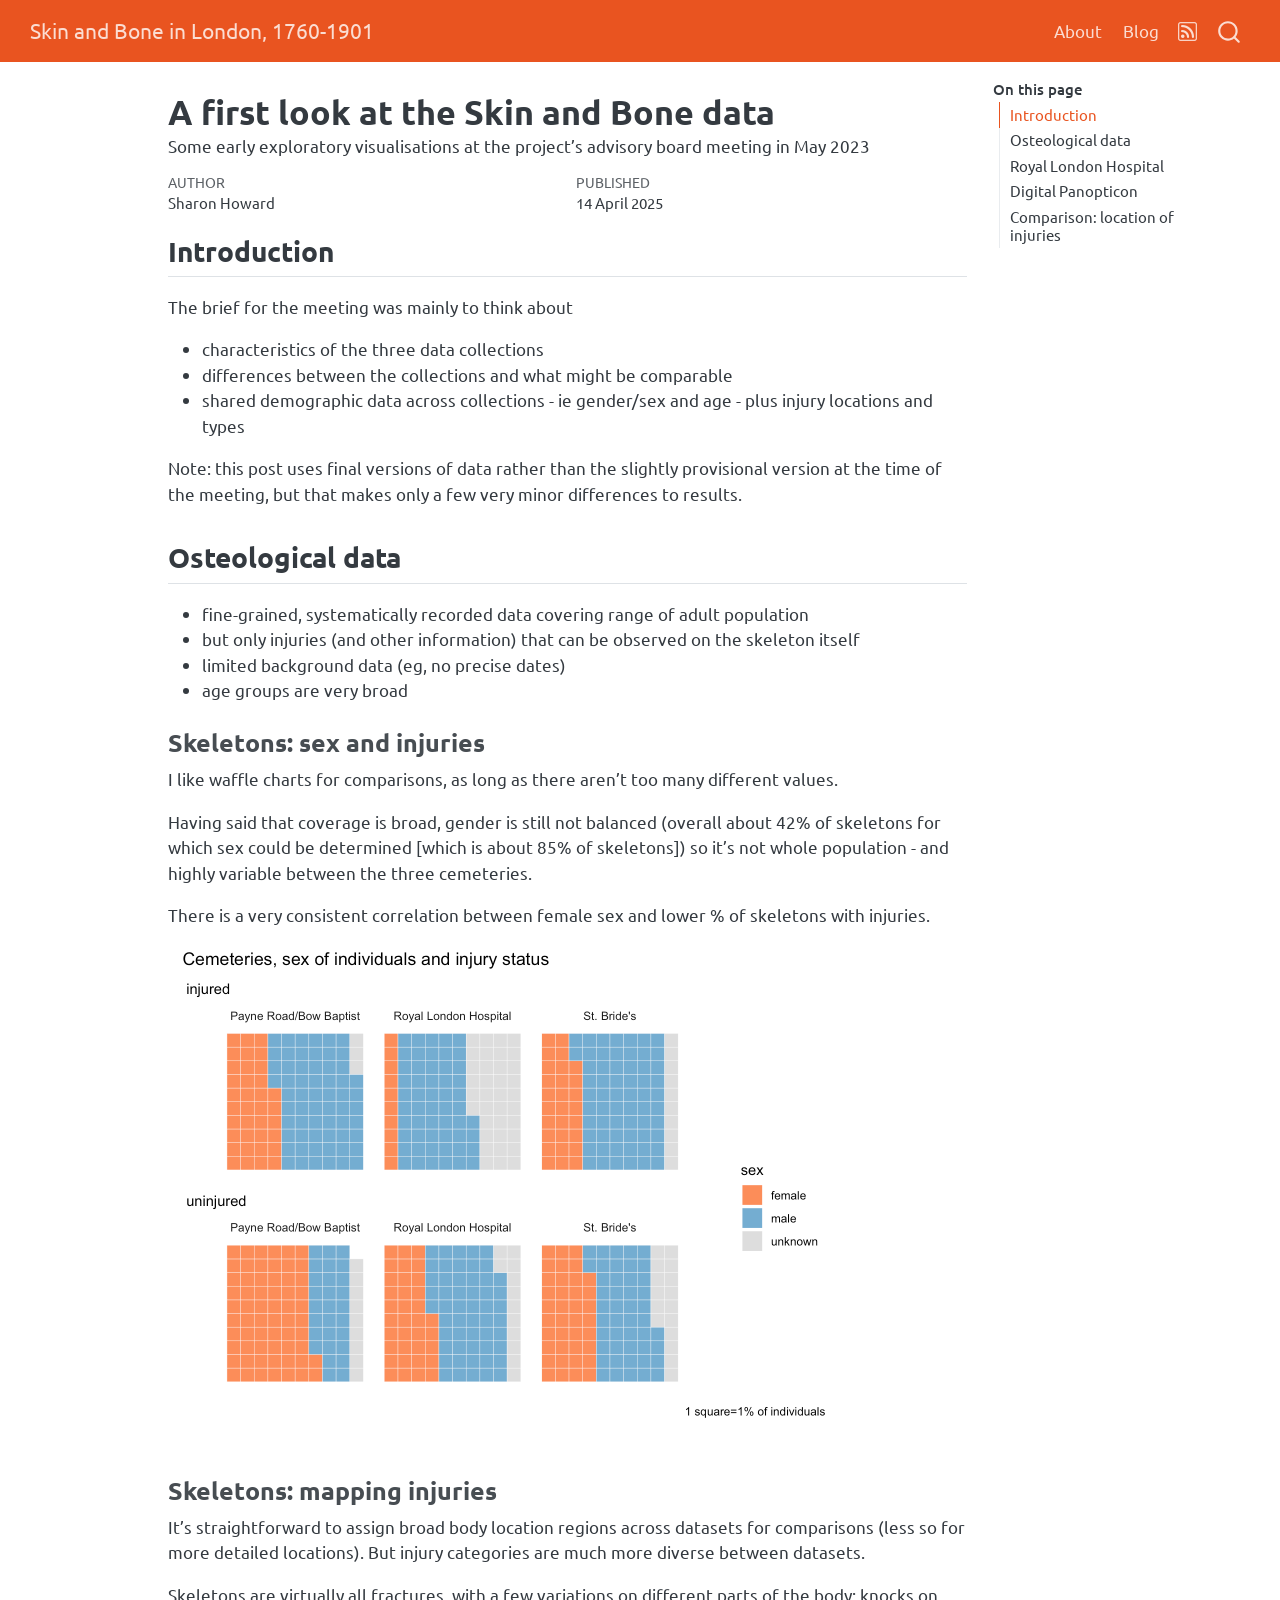
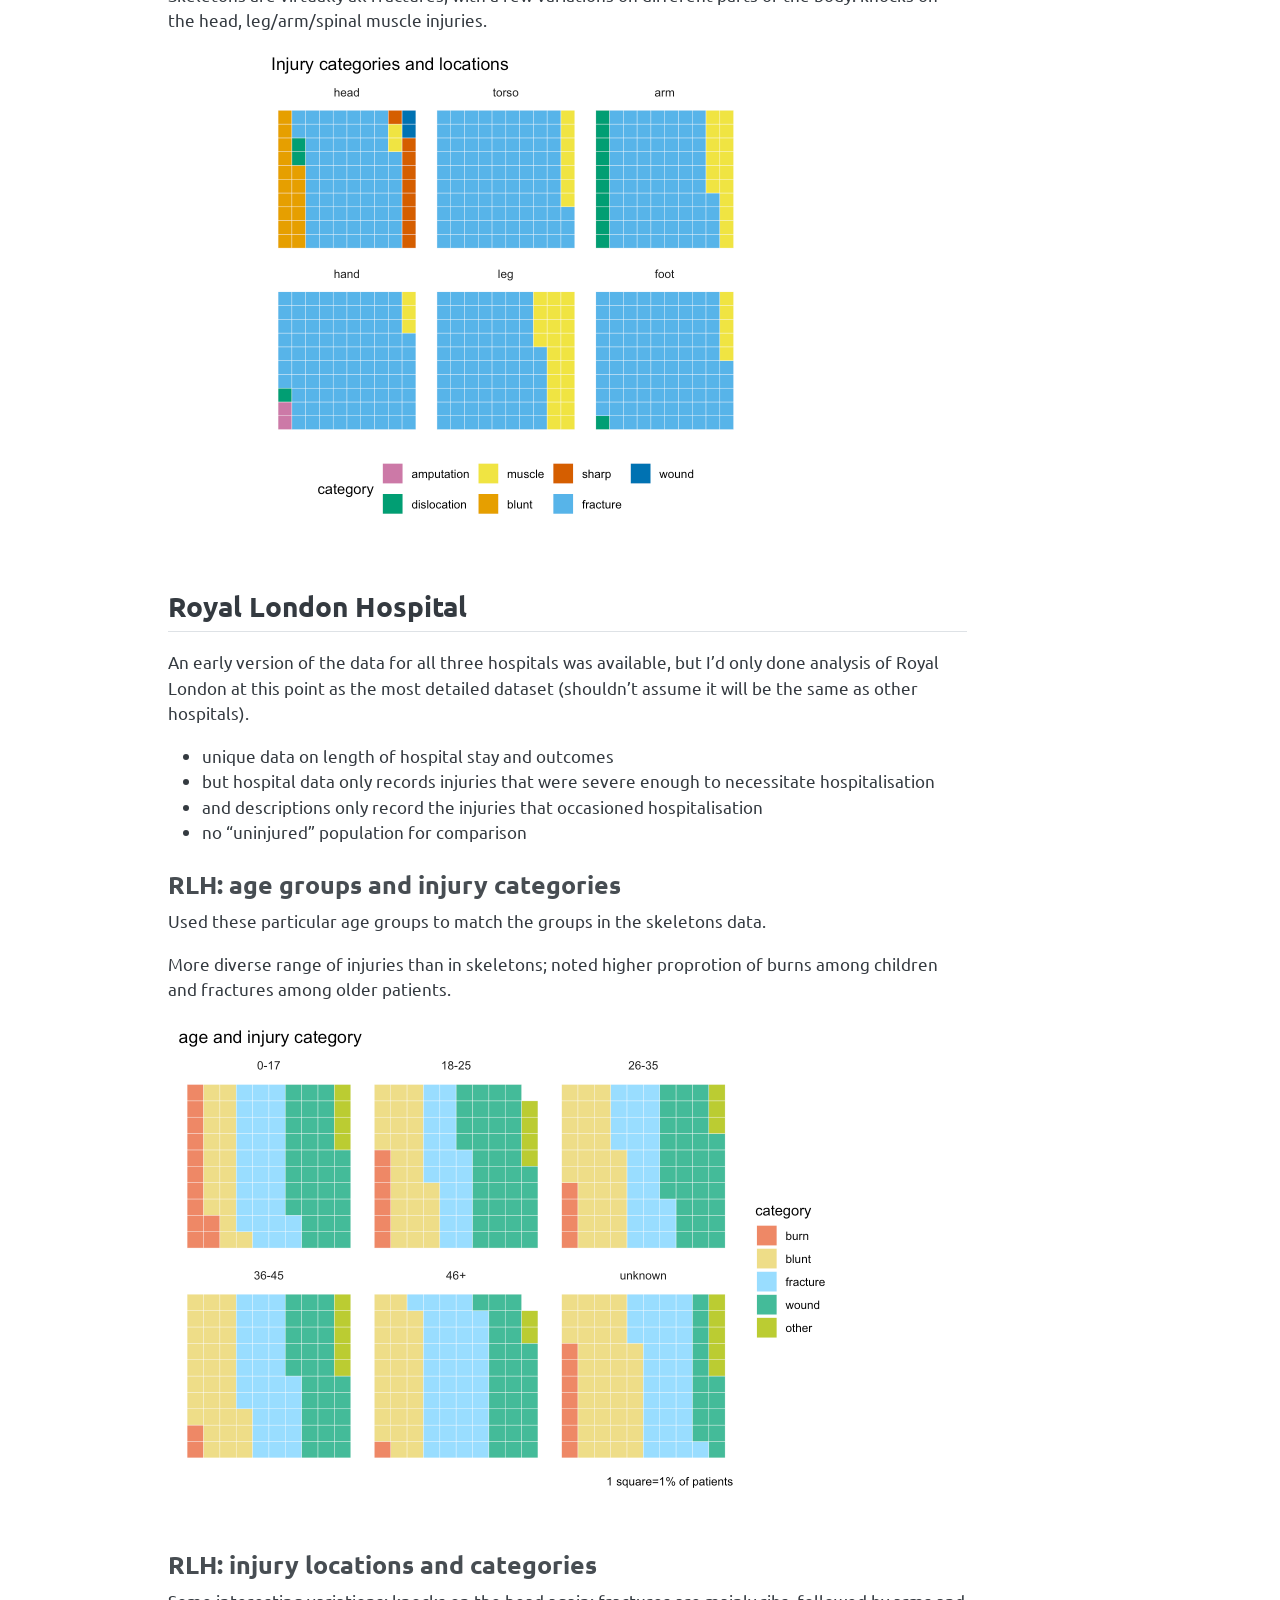
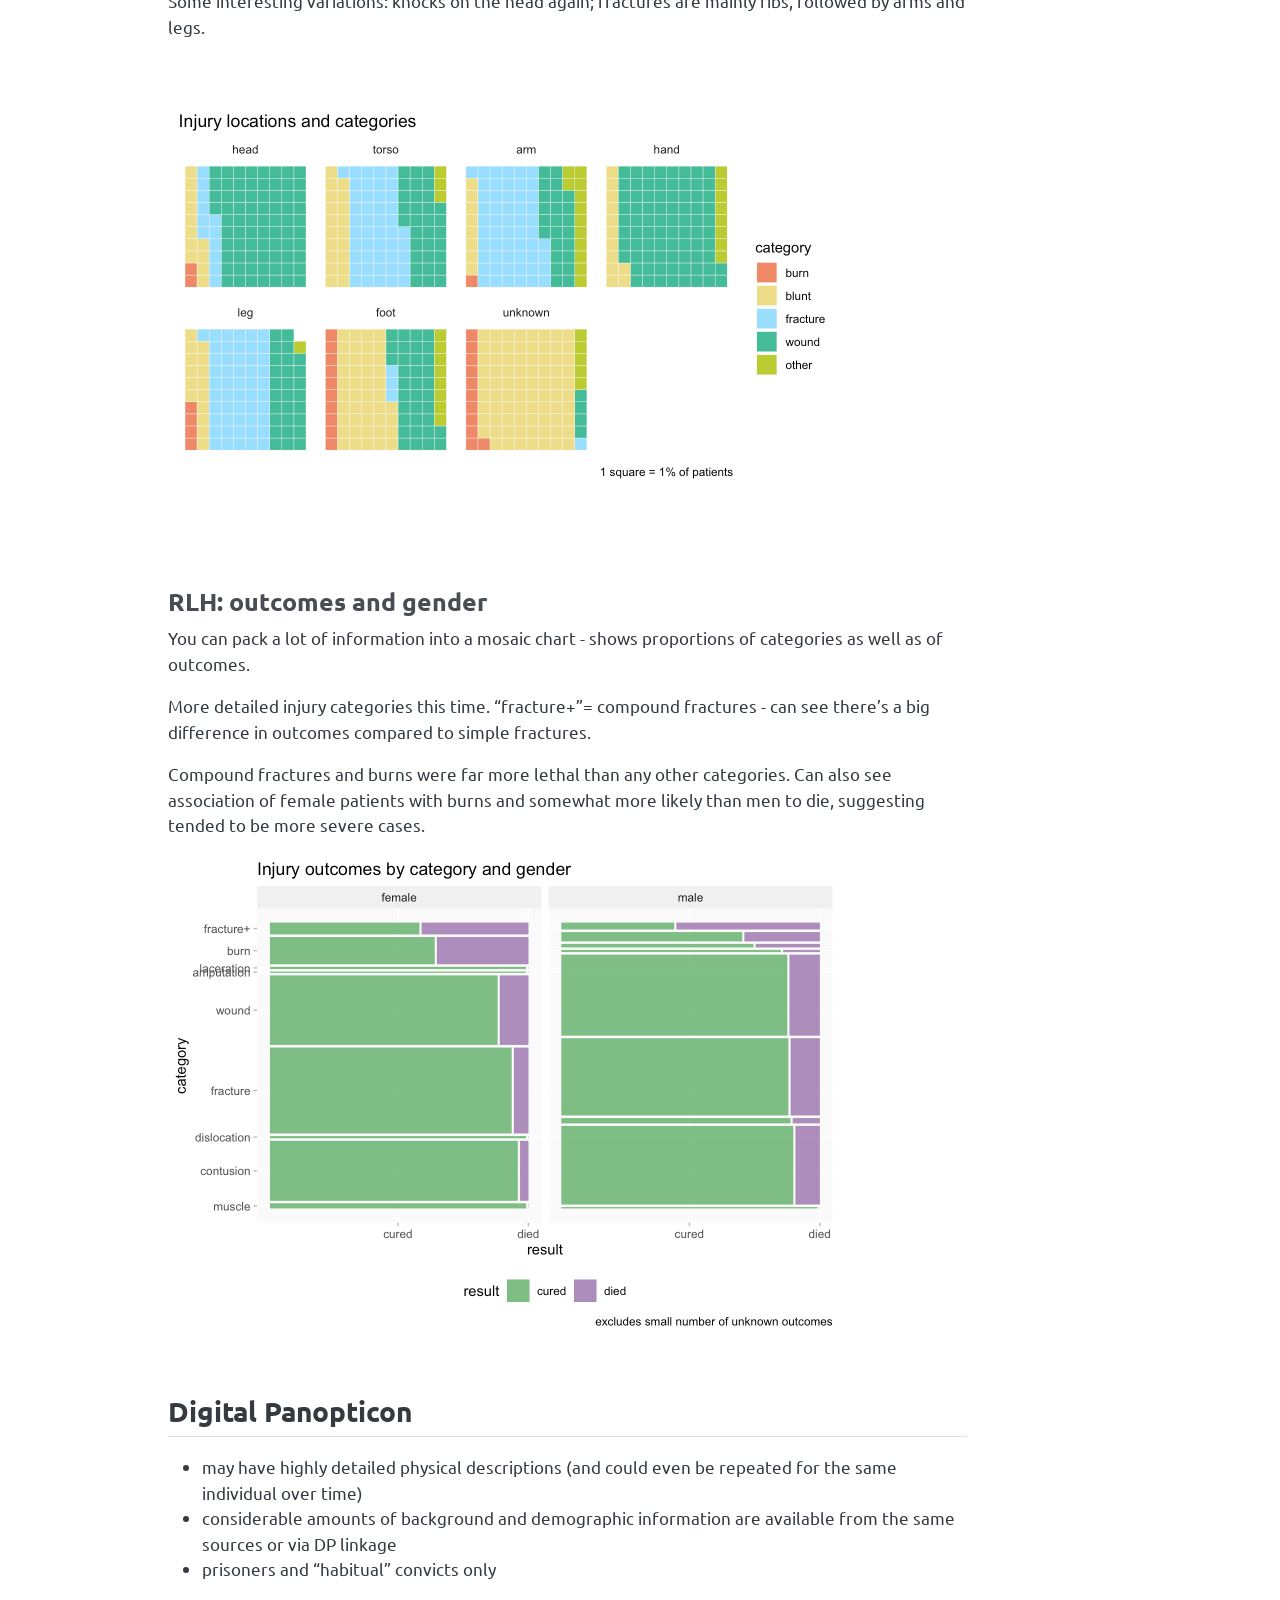
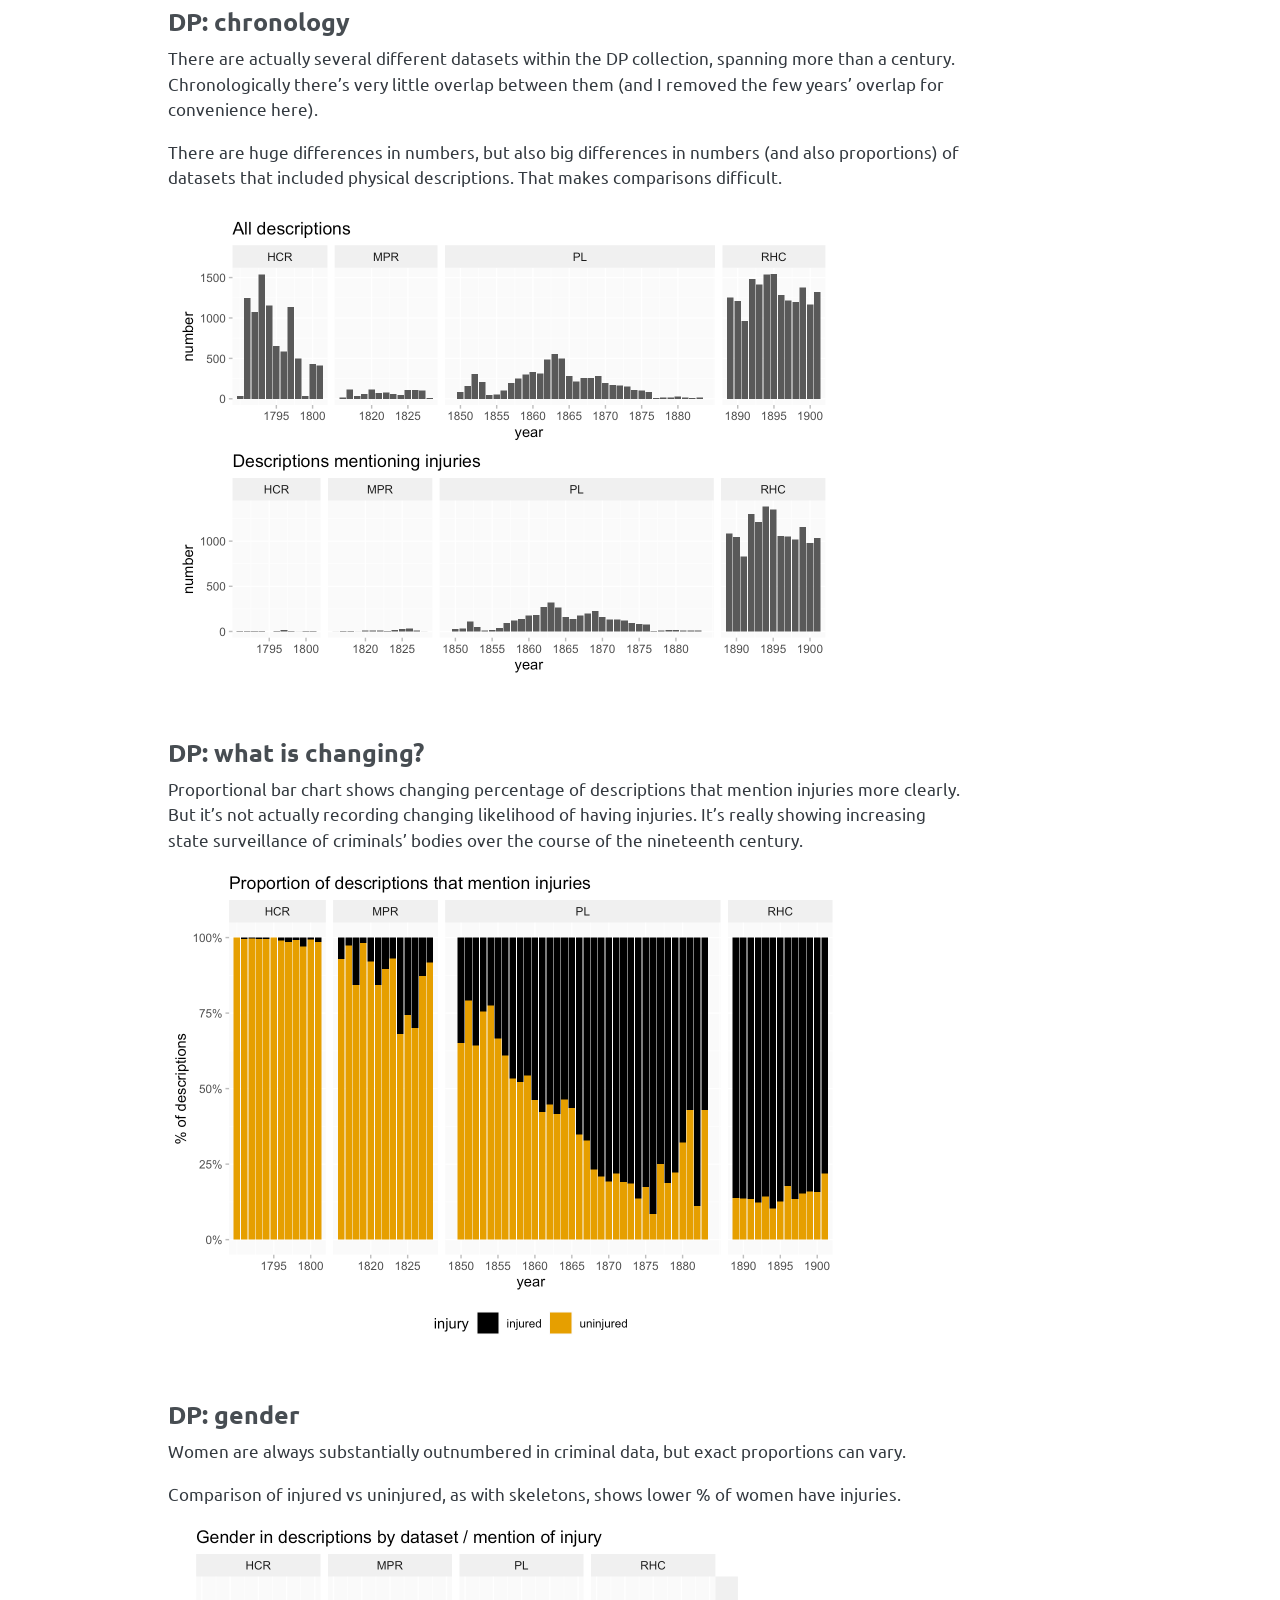
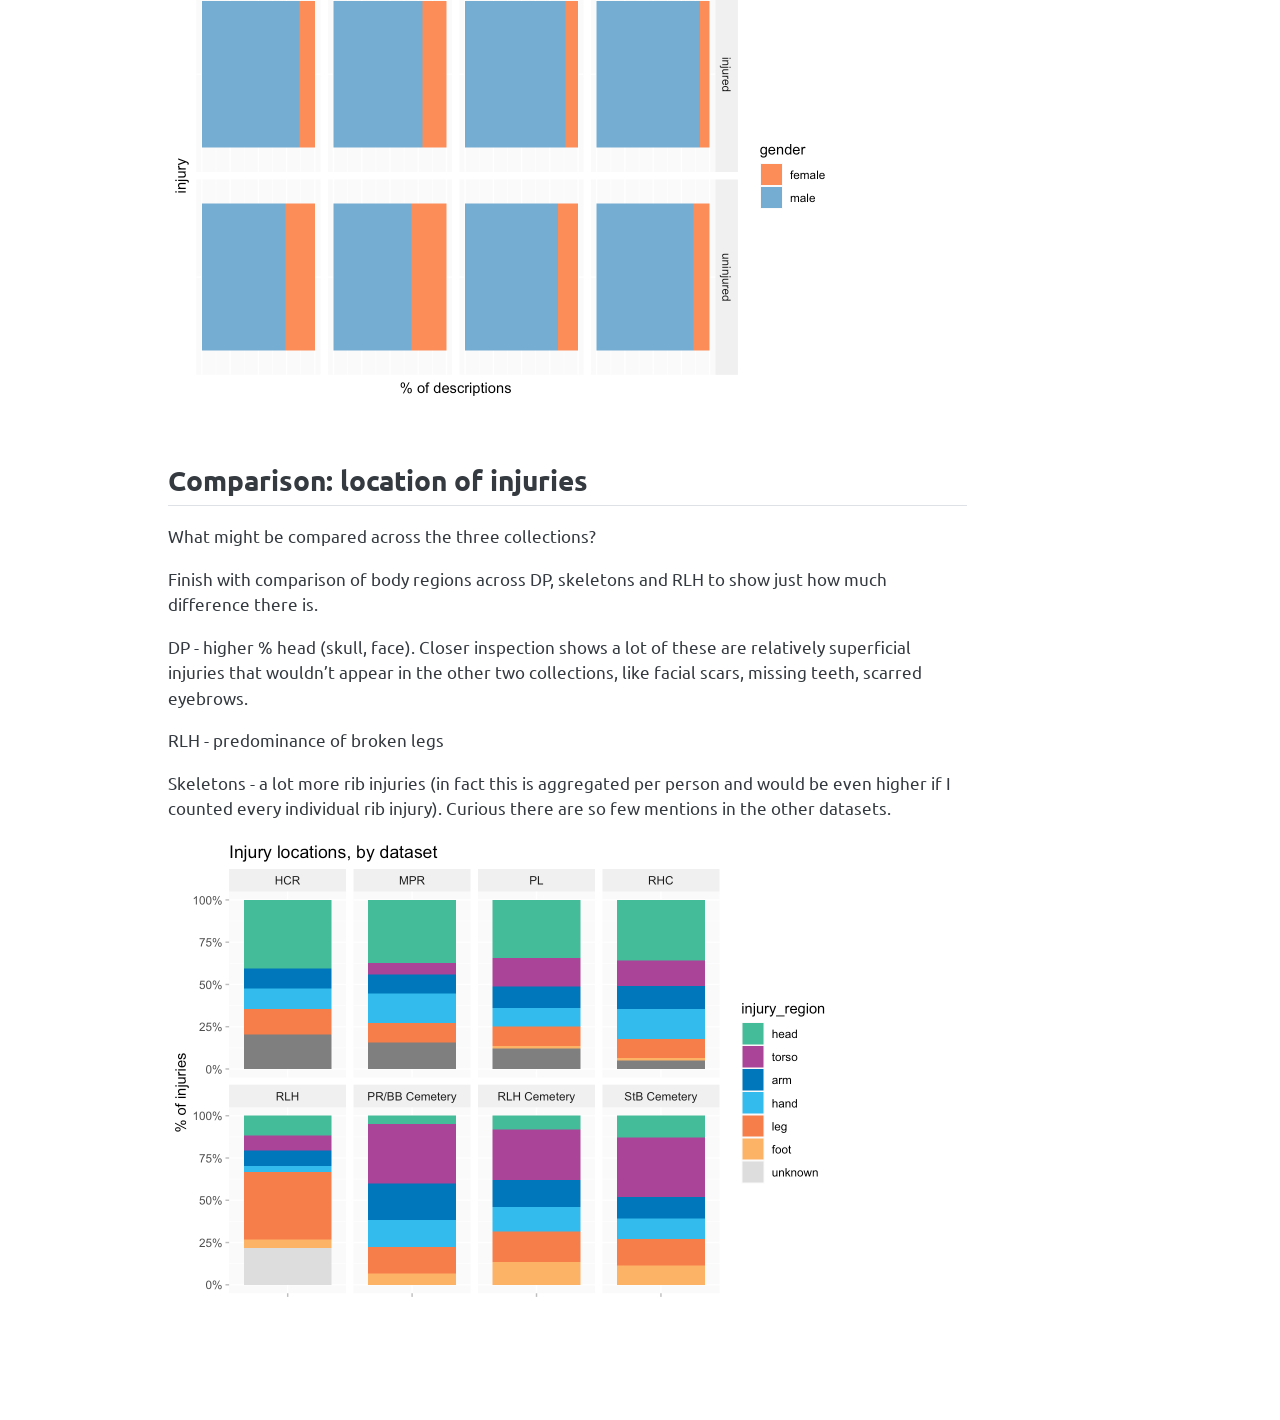
==== docs/posts/a-first-look/index.html @ d9b9cc29 "commit for April 2025 update." ====
<!DOCTYPE html>
<html xmlns="http://www.w3.org/1999/xhtml" lang="en" xml:lang="en"><head>

<meta charset="utf-8">
<meta name="generator" content="quarto-1.5.53">

<meta name="viewport" content="width=device-width, initial-scale=1.0, user-scalable=yes">

<meta name="author" content="Sharon Howard">
<meta name="dcterms.date" content="2025-04-14">
<meta name="description" content="Some early exploratory visualisations at the project’s advisory board meeting in May 2023">

<title>A first look at the Skin and Bone data – Skin and Bone in London, 1760-1901</title>
<style>
code{white-space: pre-wrap;}
span.smallcaps{font-variant: small-caps;}
div.columns{display: flex; gap: min(4vw, 1.5em);}
div.column{flex: auto; overflow-x: auto;}
div.hanging-indent{margin-left: 1.5em; text-indent: -1.5em;}
ul.task-list{list-style: none;}
ul.task-list li input[type="checkbox"] {
  width: 0.8em;
  margin: 0 0.8em 0.2em -1em; /* quarto-specific, see https://github.com/quarto-dev/quarto-cli/issues/4556 */ 
  vertical-align: middle;
}
</style>


<script src="../../site_libs/quarto-nav/quarto-nav.js"></script>
<script src="../../site_libs/quarto-nav/headroom.min.js"></script>
<script src="../../site_libs/clipboard/clipboard.min.js"></script>
<script src="../../site_libs/quarto-search/autocomplete.umd.js"></script>
<script src="../../site_libs/quarto-search/fuse.min.js"></script>
<script src="../../site_libs/quarto-search/quarto-search.js"></script>
<meta name="quarto:offset" content="../../">
<link href="../../favicon.jpg" rel="icon" type="image/jpeg">
<script src="../../site_libs/quarto-html/quarto.js"></script>
<script src="../../site_libs/quarto-html/popper.min.js"></script>
<script src="../../site_libs/quarto-html/tippy.umd.min.js"></script>
<script src="../../site_libs/quarto-html/anchor.min.js"></script>
<link href="../../site_libs/quarto-html/tippy.css" rel="stylesheet">
<link href="../../site_libs/quarto-html/quarto-syntax-highlighting.css" rel="stylesheet" id="quarto-text-highlighting-styles">
<script src="../../site_libs/bootstrap/bootstrap.min.js"></script>
<link href="../../site_libs/bootstrap/bootstrap-icons.css" rel="stylesheet">
<link href="../../site_libs/bootstrap/bootstrap.min.css" rel="stylesheet" id="quarto-bootstrap" data-mode="light">
<script id="quarto-search-options" type="application/json">{
  "location": "navbar",
  "copy-button": false,
  "collapse-after": 3,
  "panel-placement": "end",
  "type": "overlay",
  "limit": 50,
  "keyboard-shortcut": [
    "f",
    "/",
    "s"
  ],
  "show-item-context": false,
  "language": {
    "search-no-results-text": "No results",
    "search-matching-documents-text": "matching documents",
    "search-copy-link-title": "Copy link to search",
    "search-hide-matches-text": "Hide additional matches",
    "search-more-match-text": "more match in this document",
    "search-more-matches-text": "more matches in this document",
    "search-clear-button-title": "Clear",
    "search-text-placeholder": "",
    "search-detached-cancel-button-title": "Cancel",
    "search-submit-button-title": "Submit",
    "search-label": "Search"
  }
}</script>


<link rel="stylesheet" href="../../styles.css">
</head>

<body class="nav-fixed">

<div id="quarto-search-results"></div>
  <header id="quarto-header" class="headroom fixed-top">
    <nav class="navbar navbar-expand-lg " data-bs-theme="dark">
      <div class="navbar-container container-fluid">
      <div class="navbar-brand-container mx-auto">
    <a class="navbar-brand" href="../../index.html">
    <span class="navbar-title">Skin and Bone in London, 1760-1901</span>
    </a>
  </div>
            <div id="quarto-search" class="" title="Search"></div>
          <button class="navbar-toggler" type="button" data-bs-toggle="collapse" data-bs-target="#navbarCollapse" aria-controls="navbarCollapse" role="menu" aria-expanded="false" aria-label="Toggle navigation" onclick="if (window.quartoToggleHeadroom) { window.quartoToggleHeadroom(); }">
  <span class="navbar-toggler-icon"></span>
</button>
          <div class="collapse navbar-collapse" id="navbarCollapse">
            <ul class="navbar-nav navbar-nav-scroll ms-auto">
  <li class="nav-item">
    <a class="nav-link" href="../../about.html"> 
<span class="menu-text">About</span></a>
  </li>  
  <li class="nav-item">
    <a class="nav-link" href="../../blog.html"> 
<span class="menu-text">Blog</span></a>
  </li>  
  <li class="nav-item compact">
    <a class="nav-link" href="../../blog.xml"> <i class="bi bi-rss" role="img">
</i> 
<span class="menu-text"></span></a>
  </li>  
</ul>
          </div> <!-- /navcollapse -->
            <div class="quarto-navbar-tools">
</div>
      </div> <!-- /container-fluid -->
    </nav>
</header>
<!-- content -->
<div id="quarto-content" class="quarto-container page-columns page-rows-contents page-layout-article page-navbar">
<!-- sidebar -->
<!-- margin-sidebar -->
    <div id="quarto-margin-sidebar" class="sidebar margin-sidebar">
        <nav id="TOC" role="doc-toc" class="toc-active">
    <h2 id="toc-title">On this page</h2>
   
  <ul>
  <li><a href="#introduction" id="toc-introduction" class="nav-link active" data-scroll-target="#introduction">Introduction</a></li>
  <li><a href="#osteological-data" id="toc-osteological-data" class="nav-link" data-scroll-target="#osteological-data">Osteological data</a>
  <ul class="collapse">
  <li><a href="#skeletons-sex-and-injuries" id="toc-skeletons-sex-and-injuries" class="nav-link" data-scroll-target="#skeletons-sex-and-injuries">Skeletons: sex and injuries</a></li>
  <li><a href="#skeletons-mapping-injuries" id="toc-skeletons-mapping-injuries" class="nav-link" data-scroll-target="#skeletons-mapping-injuries">Skeletons: mapping injuries</a></li>
  </ul></li>
  <li><a href="#royal-london-hospital" id="toc-royal-london-hospital" class="nav-link" data-scroll-target="#royal-london-hospital">Royal London Hospital</a>
  <ul class="collapse">
  <li><a href="#rlh-age-groups-and-injury-categories" id="toc-rlh-age-groups-and-injury-categories" class="nav-link" data-scroll-target="#rlh-age-groups-and-injury-categories">RLH: age groups and injury categories</a></li>
  <li><a href="#rlh-injury-locations-and-categories" id="toc-rlh-injury-locations-and-categories" class="nav-link" data-scroll-target="#rlh-injury-locations-and-categories">RLH: injury locations and categories</a></li>
  <li><a href="#rlh-outcomes-and-gender" id="toc-rlh-outcomes-and-gender" class="nav-link" data-scroll-target="#rlh-outcomes-and-gender">RLH: outcomes and gender</a></li>
  </ul></li>
  <li><a href="#digital-panopticon" id="toc-digital-panopticon" class="nav-link" data-scroll-target="#digital-panopticon">Digital Panopticon</a>
  <ul class="collapse">
  <li><a href="#dp-chronology" id="toc-dp-chronology" class="nav-link" data-scroll-target="#dp-chronology">DP: chronology</a></li>
  <li><a href="#dp-what-is-changing" id="toc-dp-what-is-changing" class="nav-link" data-scroll-target="#dp-what-is-changing">DP: what is changing?</a></li>
  <li><a href="#dp-gender" id="toc-dp-gender" class="nav-link" data-scroll-target="#dp-gender">DP: gender</a></li>
  </ul></li>
  <li><a href="#comparison-location-of-injuries" id="toc-comparison-location-of-injuries" class="nav-link" data-scroll-target="#comparison-location-of-injuries">Comparison: location of injuries</a></li>
  </ul>
</nav>
    </div>
<!-- main -->
<main class="content" id="quarto-document-content">

<header id="title-block-header" class="quarto-title-block default">
<div class="quarto-title">
<h1 class="title">A first look at the Skin and Bone data</h1>
</div>

<div>
  <div class="description">
    Some early exploratory visualisations at the project’s advisory board meeting in May 2023
  </div>
</div>


<div class="quarto-title-meta">

    <div>
    <div class="quarto-title-meta-heading">Author</div>
    <div class="quarto-title-meta-contents">
             <p>Sharon Howard </p>
          </div>
  </div>
    
    <div>
    <div class="quarto-title-meta-heading">Published</div>
    <div class="quarto-title-meta-contents">
      <p class="date">14 April 2025</p>
    </div>
  </div>
  
    
  </div>
  


</header>


<section id="introduction" class="level2">
<h2 class="anchored" data-anchor-id="introduction">Introduction</h2>
<p>The brief for the meeting was mainly to think about</p>
<ul>
<li>characteristics of the three data collections</li>
<li>differences between the collections and what might be comparable</li>
<li>shared demographic data across collections - ie gender/sex and age - plus injury locations and types</li>
</ul>
<p>Note: this post uses final versions of data rather than the slightly provisional version at the time of the meeting, but that makes only a few very minor differences to results.</p>
</section>
<section id="osteological-data" class="level2">
<h2 class="anchored" data-anchor-id="osteological-data">Osteological data</h2>
<ul>
<li>fine-grained, systematically recorded data covering range of adult population</li>
<li>but only injuries (and other information) that can be observed on the skeleton itself</li>
<li>limited background data (eg, no precise dates)</li>
<li>age groups are very broad</li>
</ul>
<section id="skeletons-sex-and-injuries" class="level3">
<h3 class="anchored" data-anchor-id="skeletons-sex-and-injuries">Skeletons: sex and injuries</h3>
<p>I like waffle charts for comparisons, as long as there aren’t too many different values.</p>
<p>Having said that coverage is broad, gender is still not balanced (overall about 42% of skeletons for which sex could be determined [which is about 85% of skeletons]) so it’s not whole population - and highly variable between the three cemeteries.</p>
<p>There is a very consistent correlation between female sex and lower % of skeletons with injuries.</p>
<div class="cell">
<div class="cell-output-display">
<div>
<figure class="figure">
<p><img src="index_files/figure-html/unnamed-chunk-2-1.png" class="img-fluid figure-img" width="672"></p>
</figure>
</div>
</div>
</div>
</section>
<section id="skeletons-mapping-injuries" class="level3">
<h3 class="anchored" data-anchor-id="skeletons-mapping-injuries">Skeletons: mapping injuries</h3>
<p>It’s straightforward to assign broad body location regions across datasets for comparisons (less so for more detailed locations). But injury categories are much more diverse between datasets.</p>
<p>Skeletons are virtually all fractures, with a few variations on different parts of the body: knocks on the head, leg/arm/spinal muscle injuries.</p>
<div class="cell">
<div class="cell-output-display">
<div>
<figure class="figure">
<p><img src="index_files/figure-html/unnamed-chunk-3-1.png" class="img-fluid figure-img" width="672"></p>
</figure>
</div>
</div>
</div>
</section>
</section>
<section id="royal-london-hospital" class="level2">
<h2 class="anchored" data-anchor-id="royal-london-hospital">Royal London Hospital</h2>
<p>An early version of the data for all three hospitals was available, but I’d only done analysis of Royal London at this point as the most detailed dataset (shouldn’t assume it will be the same as other hospitals).</p>
<ul>
<li>unique data on length of hospital stay and outcomes</li>
<li>but hospital data only records injuries that were severe enough to necessitate hospitalisation</li>
<li>and descriptions only record the injuries that occasioned hospitalisation</li>
<li>no “uninjured” population for comparison</li>
</ul>
<section id="rlh-age-groups-and-injury-categories" class="level3">
<h3 class="anchored" data-anchor-id="rlh-age-groups-and-injury-categories">RLH: age groups and injury categories</h3>
<p>Used these particular age groups to match the groups in the skeletons data.</p>
<p>More diverse range of injuries than in skeletons; noted higher proprotion of burns among children and fractures among older patients.</p>
<div class="cell">
<div class="cell-output-display">
<div>
<figure class="figure">
<p><img src="index_files/figure-html/unnamed-chunk-4-1.png" class="img-fluid figure-img" width="672"></p>
</figure>
</div>
</div>
</div>
</section>
<section id="rlh-injury-locations-and-categories" class="level3">
<h3 class="anchored" data-anchor-id="rlh-injury-locations-and-categories">RLH: injury locations and categories</h3>
<p>Some interesting variations: knocks on the head again; fractures are mainly ribs, followed by arms and legs.</p>
<div class="cell">
<div class="cell-output-display">
<div>
<figure class="figure">
<p><img src="index_files/figure-html/unnamed-chunk-5-1.png" class="img-fluid figure-img" width="672"></p>
</figure>
</div>
</div>
</div>
</section>
<section id="rlh-outcomes-and-gender" class="level3">
<h3 class="anchored" data-anchor-id="rlh-outcomes-and-gender">RLH: outcomes and gender</h3>
<p>You can pack a lot of information into a mosaic chart - shows proportions of categories as well as of outcomes.</p>
<p>More detailed injury categories this time. “fracture+”= compound fractures - can see there’s a big difference in outcomes compared to simple fractures.</p>
<p>Compound fractures and burns were far more lethal than any other categories. Can also see association of female patients with burns and somewhat more likely than men to die, suggesting tended to be more severe cases.</p>
<div class="cell">
<div class="cell-output-display">
<div>
<figure class="figure">
<p><img src="index_files/figure-html/unnamed-chunk-6-1.png" class="img-fluid figure-img" width="672"></p>
</figure>
</div>
</div>
</div>
</section>
</section>
<section id="digital-panopticon" class="level2">
<h2 class="anchored" data-anchor-id="digital-panopticon">Digital Panopticon</h2>
<ul>
<li>may have highly detailed physical descriptions (and could even be repeated for the same individual over time)</li>
<li>considerable amounts of background and demographic information are available from the same sources or via DP linkage</li>
<li>prisoners and “habitual” convicts only</li>
</ul>
<section id="dp-chronology" class="level3">
<h3 class="anchored" data-anchor-id="dp-chronology">DP: chronology</h3>
<p>There are actually several different datasets within the DP collection, spanning more than a century. Chronologically there’s very little overlap between them (and I removed the few years’ overlap for convenience here).</p>
<p>There are huge differences in numbers, but also big differences in numbers (and also proportions) of datasets that included physical descriptions. That makes comparisons difficult.</p>
<div class="cell">
<div class="cell-output-display">
<div>
<figure class="figure">
<p><img src="index_files/figure-html/unnamed-chunk-7-1.png" class="img-fluid figure-img" width="672"></p>
</figure>
</div>
</div>
</div>
</section>
<section id="dp-what-is-changing" class="level3">
<h3 class="anchored" data-anchor-id="dp-what-is-changing">DP: what is changing?</h3>
<p>Proportional bar chart shows changing percentage of descriptions that mention injuries more clearly. But it’s not actually recording changing likelihood of having injuries. It’s really showing increasing state surveillance of criminals’ bodies over the course of the nineteenth century.</p>
<div class="cell">
<div class="cell-output-display">
<div>
<figure class="figure">
<p><img src="index_files/figure-html/unnamed-chunk-8-1.png" class="img-fluid figure-img" width="672"></p>
</figure>
</div>
</div>
</div>
</section>
<section id="dp-gender" class="level3">
<h3 class="anchored" data-anchor-id="dp-gender">DP: gender</h3>
<p>Women are always substantially outnumbered in criminal data, but exact proportions can vary.</p>
<p>Comparison of injured vs uninjured, as with skeletons, shows lower % of women have injuries.</p>
<div class="cell">
<div class="cell-output-display">
<div>
<figure class="figure">
<p><img src="index_files/figure-html/unnamed-chunk-9-1.png" class="img-fluid figure-img" width="672"></p>
</figure>
</div>
</div>
</div>
</section>
</section>
<section id="comparison-location-of-injuries" class="level2">
<h2 class="anchored" data-anchor-id="comparison-location-of-injuries">Comparison: location of injuries</h2>
<p>What might be compared across the three collections?</p>
<p>Finish with comparison of body regions across DP, skeletons and RLH to show just how much difference there is.</p>
<p>DP - higher % head (skull, face). Closer inspection shows a lot of these are relatively superficial injuries that wouldn’t appear in the other two collections, like facial scars, missing teeth, scarred eyebrows.</p>
<p>RLH - predominance of broken legs</p>
<p>Skeletons - a lot more rib injuries (in fact this is aggregated per person and would be even higher if I counted every individual rib injury). Curious there are so few mentions in the other datasets.</p>
<div class="cell">
<div class="cell-output-display">
<div>
<figure class="figure">
<p><img src="index_files/figure-html/unnamed-chunk-10-1.png" class="img-fluid figure-img" width="672"></p>
</figure>
</div>
</div>
</div>


</section>

</main> <!-- /main -->
<script id="quarto-html-after-body" type="application/javascript">
window.document.addEventListener("DOMContentLoaded", function (event) {
  const toggleBodyColorMode = (bsSheetEl) => {
    const mode = bsSheetEl.getAttribute("data-mode");
    const bodyEl = window.document.querySelector("body");
    if (mode === "dark") {
      bodyEl.classList.add("quarto-dark");
      bodyEl.classList.remove("quarto-light");
    } else {
      bodyEl.classList.add("quarto-light");
      bodyEl.classList.remove("quarto-dark");
    }
  }
  const toggleBodyColorPrimary = () => {
    const bsSheetEl = window.document.querySelector("link#quarto-bootstrap");
    if (bsSheetEl) {
      toggleBodyColorMode(bsSheetEl);
    }
  }
  toggleBodyColorPrimary();  
  const icon = "";
  const anchorJS = new window.AnchorJS();
  anchorJS.options = {
    placement: 'right',
    icon: icon
  };
  anchorJS.add('.anchored');
  const isCodeAnnotation = (el) => {
    for (const clz of el.classList) {
      if (clz.startsWith('code-annotation-')) {                     
        return true;
      }
    }
    return false;
  }
  const onCopySuccess = function(e) {
    // button target
    const button = e.trigger;
    // don't keep focus
    button.blur();
    // flash "checked"
    button.classList.add('code-copy-button-checked');
    var currentTitle = button.getAttribute("title");
    button.setAttribute("title", "Copied!");
    let tooltip;
    if (window.bootstrap) {
      button.setAttribute("data-bs-toggle", "tooltip");
      button.setAttribute("data-bs-placement", "left");
      button.setAttribute("data-bs-title", "Copied!");
      tooltip = new bootstrap.Tooltip(button, 
        { trigger: "manual", 
          customClass: "code-copy-button-tooltip",
          offset: [0, -8]});
      tooltip.show();    
    }
    setTimeout(function() {
      if (tooltip) {
        tooltip.hide();
        button.removeAttribute("data-bs-title");
        button.removeAttribute("data-bs-toggle");
        button.removeAttribute("data-bs-placement");
      }
      button.setAttribute("title", currentTitle);
      button.classList.remove('code-copy-button-checked');
    }, 1000);
    // clear code selection
    e.clearSelection();
  }
  const getTextToCopy = function(trigger) {
      const codeEl = trigger.previousElementSibling.cloneNode(true);
      for (const childEl of codeEl.children) {
        if (isCodeAnnotation(childEl)) {
          childEl.remove();
        }
      }
      return codeEl.innerText;
  }
  const clipboard = new window.ClipboardJS('.code-copy-button:not([data-in-quarto-modal])', {
    text: getTextToCopy
  });
  clipboard.on('success', onCopySuccess);
  if (window.document.getElementById('quarto-embedded-source-code-modal')) {
    // For code content inside modals, clipBoardJS needs to be initialized with a container option
    // TODO: Check when it could be a function (https://github.com/zenorocha/clipboard.js/issues/860)
    const clipboardModal = new window.ClipboardJS('.code-copy-button[data-in-quarto-modal]', {
      text: getTextToCopy,
      container: window.document.getElementById('quarto-embedded-source-code-modal')
    });
    clipboardModal.on('success', onCopySuccess);
  }
    var localhostRegex = new RegExp(/^(?:http|https):\/\/localhost\:?[0-9]*\//);
    var mailtoRegex = new RegExp(/^mailto:/);
      var filterRegex = new RegExp("https:\/\/skin-and-bone-in-london-1760-1901\.github\.io\/");
    var isInternal = (href) => {
        return filterRegex.test(href) || localhostRegex.test(href) || mailtoRegex.test(href);
    }
    // Inspect non-navigation links and adorn them if external
 	var links = window.document.querySelectorAll('a[href]:not(.nav-link):not(.navbar-brand):not(.toc-action):not(.sidebar-link):not(.sidebar-item-toggle):not(.pagination-link):not(.no-external):not([aria-hidden]):not(.dropdown-item):not(.quarto-navigation-tool):not(.about-link)');
    for (var i=0; i<links.length; i++) {
      const link = links[i];
      if (!isInternal(link.href)) {
        // undo the damage that might have been done by quarto-nav.js in the case of
        // links that we want to consider external
        if (link.dataset.originalHref !== undefined) {
          link.href = link.dataset.originalHref;
        }
      }
    }
  function tippyHover(el, contentFn, onTriggerFn, onUntriggerFn) {
    const config = {
      allowHTML: true,
      maxWidth: 500,
      delay: 100,
      arrow: false,
      appendTo: function(el) {
          return el.parentElement;
      },
      interactive: true,
      interactiveBorder: 10,
      theme: 'quarto',
      placement: 'bottom-start',
    };
    if (contentFn) {
      config.content = contentFn;
    }
    if (onTriggerFn) {
      config.onTrigger = onTriggerFn;
    }
    if (onUntriggerFn) {
      config.onUntrigger = onUntriggerFn;
    }
    window.tippy(el, config); 
  }
  const noterefs = window.document.querySelectorAll('a[role="doc-noteref"]');
  for (var i=0; i<noterefs.length; i++) {
    const ref = noterefs[i];
    tippyHover(ref, function() {
      // use id or data attribute instead here
      let href = ref.getAttribute('data-footnote-href') || ref.getAttribute('href');
      try { href = new URL(href).hash; } catch {}
      const id = href.replace(/^#\/?/, "");
      const note = window.document.getElementById(id);
      if (note) {
        return note.innerHTML;
      } else {
        return "";
      }
    });
  }
  const xrefs = window.document.querySelectorAll('a.quarto-xref');
  const processXRef = (id, note) => {
    // Strip column container classes
    const stripColumnClz = (el) => {
      el.classList.remove("page-full", "page-columns");
      if (el.children) {
        for (const child of el.children) {
          stripColumnClz(child);
        }
      }
    }
    stripColumnClz(note)
    if (id === null || id.startsWith('sec-')) {
      // Special case sections, only their first couple elements
      const container = document.createElement("div");
      if (note.children && note.children.length > 2) {
        container.appendChild(note.children[0].cloneNode(true));
        for (let i = 1; i < note.children.length; i++) {
          const child = note.children[i];
          if (child.tagName === "P" && child.innerText === "") {
            continue;
          } else {
            container.appendChild(child.cloneNode(true));
            break;
          }
        }
        if (window.Quarto?.typesetMath) {
          window.Quarto.typesetMath(container);
        }
        return container.innerHTML
      } else {
        if (window.Quarto?.typesetMath) {
          window.Quarto.typesetMath(note);
        }
        return note.innerHTML;
      }
    } else {
      // Remove any anchor links if they are present
      const anchorLink = note.querySelector('a.anchorjs-link');
      if (anchorLink) {
        anchorLink.remove();
      }
      if (window.Quarto?.typesetMath) {
        window.Quarto.typesetMath(note);
      }
      // TODO in 1.5, we should make sure this works without a callout special case
      if (note.classList.contains("callout")) {
        return note.outerHTML;
      } else {
        return note.innerHTML;
      }
    }
  }
  for (var i=0; i<xrefs.length; i++) {
    const xref = xrefs[i];
    tippyHover(xref, undefined, function(instance) {
      instance.disable();
      let url = xref.getAttribute('href');
      let hash = undefined; 
      if (url.startsWith('#')) {
        hash = url;
      } else {
        try { hash = new URL(url).hash; } catch {}
      }
      if (hash) {
        const id = hash.replace(/^#\/?/, "");
        const note = window.document.getElementById(id);
        if (note !== null) {
          try {
            const html = processXRef(id, note.cloneNode(true));
            instance.setContent(html);
          } finally {
            instance.enable();
            instance.show();
          }
        } else {
          // See if we can fetch this
          fetch(url.split('#')[0])
          .then(res => res.text())
          .then(html => {
            const parser = new DOMParser();
            const htmlDoc = parser.parseFromString(html, "text/html");
            const note = htmlDoc.getElementById(id);
            if (note !== null) {
              const html = processXRef(id, note);
              instance.setContent(html);
            } 
          }).finally(() => {
            instance.enable();
            instance.show();
          });
        }
      } else {
        // See if we can fetch a full url (with no hash to target)
        // This is a special case and we should probably do some content thinning / targeting
        fetch(url)
        .then(res => res.text())
        .then(html => {
          const parser = new DOMParser();
          const htmlDoc = parser.parseFromString(html, "text/html");
          const note = htmlDoc.querySelector('main.content');
          if (note !== null) {
            // This should only happen for chapter cross references
            // (since there is no id in the URL)
            // remove the first header
            if (note.children.length > 0 && note.children[0].tagName === "HEADER") {
              note.children[0].remove();
            }
            const html = processXRef(null, note);
            instance.setContent(html);
          } 
        }).finally(() => {
          instance.enable();
          instance.show();
        });
      }
    }, function(instance) {
    });
  }
      let selectedAnnoteEl;
      const selectorForAnnotation = ( cell, annotation) => {
        let cellAttr = 'data-code-cell="' + cell + '"';
        let lineAttr = 'data-code-annotation="' +  annotation + '"';
        const selector = 'span[' + cellAttr + '][' + lineAttr + ']';
        return selector;
      }
      const selectCodeLines = (annoteEl) => {
        const doc = window.document;
        const targetCell = annoteEl.getAttribute("data-target-cell");
        const targetAnnotation = annoteEl.getAttribute("data-target-annotation");
        const annoteSpan = window.document.querySelector(selectorForAnnotation(targetCell, targetAnnotation));
        const lines = annoteSpan.getAttribute("data-code-lines").split(",");
        const lineIds = lines.map((line) => {
          return targetCell + "-" + line;
        })
        let top = null;
        let height = null;
        let parent = null;
        if (lineIds.length > 0) {
            //compute the position of the single el (top and bottom and make a div)
            const el = window.document.getElementById(lineIds[0]);
            top = el.offsetTop;
            height = el.offsetHeight;
            parent = el.parentElement.parentElement;
          if (lineIds.length > 1) {
            const lastEl = window.document.getElementById(lineIds[lineIds.length - 1]);
            const bottom = lastEl.offsetTop + lastEl.offsetHeight;
            height = bottom - top;
          }
          if (top !== null && height !== null && parent !== null) {
            // cook up a div (if necessary) and position it 
            let div = window.document.getElementById("code-annotation-line-highlight");
            if (div === null) {
              div = window.document.createElement("div");
              div.setAttribute("id", "code-annotation-line-highlight");
              div.style.position = 'absolute';
              parent.appendChild(div);
            }
            div.style.top = top - 2 + "px";
            div.style.height = height + 4 + "px";
            div.style.left = 0;
            let gutterDiv = window.document.getElementById("code-annotation-line-highlight-gutter");
            if (gutterDiv === null) {
              gutterDiv = window.document.createElement("div");
              gutterDiv.setAttribute("id", "code-annotation-line-highlight-gutter");
              gutterDiv.style.position = 'absolute';
              const codeCell = window.document.getElementById(targetCell);
              const gutter = codeCell.querySelector('.code-annotation-gutter');
              gutter.appendChild(gutterDiv);
            }
            gutterDiv.style.top = top - 2 + "px";
            gutterDiv.style.height = height + 4 + "px";
          }
          selectedAnnoteEl = annoteEl;
        }
      };
      const unselectCodeLines = () => {
        const elementsIds = ["code-annotation-line-highlight", "code-annotation-line-highlight-gutter"];
        elementsIds.forEach((elId) => {
          const div = window.document.getElementById(elId);
          if (div) {
            div.remove();
          }
        });
        selectedAnnoteEl = undefined;
      };
        // Handle positioning of the toggle
    window.addEventListener(
      "resize",
      throttle(() => {
        elRect = undefined;
        if (selectedAnnoteEl) {
          selectCodeLines(selectedAnnoteEl);
        }
      }, 10)
    );
    function throttle(fn, ms) {
    let throttle = false;
    let timer;
      return (...args) => {
        if(!throttle) { // first call gets through
            fn.apply(this, args);
            throttle = true;
        } else { // all the others get throttled
            if(timer) clearTimeout(timer); // cancel #2
            timer = setTimeout(() => {
              fn.apply(this, args);
              timer = throttle = false;
            }, ms);
        }
      };
    }
      // Attach click handler to the DT
      const annoteDls = window.document.querySelectorAll('dt[data-target-cell]');
      for (const annoteDlNode of annoteDls) {
        annoteDlNode.addEventListener('click', (event) => {
          const clickedEl = event.target;
          if (clickedEl !== selectedAnnoteEl) {
            unselectCodeLines();
            const activeEl = window.document.querySelector('dt[data-target-cell].code-annotation-active');
            if (activeEl) {
              activeEl.classList.remove('code-annotation-active');
            }
            selectCodeLines(clickedEl);
            clickedEl.classList.add('code-annotation-active');
          } else {
            // Unselect the line
            unselectCodeLines();
            clickedEl.classList.remove('code-annotation-active');
          }
        });
      }
  const findCites = (el) => {
    const parentEl = el.parentElement;
    if (parentEl) {
      const cites = parentEl.dataset.cites;
      if (cites) {
        return {
          el,
          cites: cites.split(' ')
        };
      } else {
        return findCites(el.parentElement)
      }
    } else {
      return undefined;
    }
  };
  var bibliorefs = window.document.querySelectorAll('a[role="doc-biblioref"]');
  for (var i=0; i<bibliorefs.length; i++) {
    const ref = bibliorefs[i];
    const citeInfo = findCites(ref);
    if (citeInfo) {
      tippyHover(citeInfo.el, function() {
        var popup = window.document.createElement('div');
        citeInfo.cites.forEach(function(cite) {
          var citeDiv = window.document.createElement('div');
          citeDiv.classList.add('hanging-indent');
          citeDiv.classList.add('csl-entry');
          var biblioDiv = window.document.getElementById('ref-' + cite);
          if (biblioDiv) {
            citeDiv.innerHTML = biblioDiv.innerHTML;
          }
          popup.appendChild(citeDiv);
        });
        return popup.innerHTML;
      });
    }
  }
});
</script>
</div> <!-- /content -->




</body></html>
---- docs/site_libs/quarto-html/tippy.css ----
.tippy-box[data-animation=fade][data-state=hidden]{opacity:0}[data-tippy-root]{max-width:calc(100vw - 10px)}.tippy-box{position:relative;background-color:#333;color:#fff;border-radius:4px;font-size:14px;line-height:1.4;white-space:normal;outline:0;transition-property:transform,visibility,opacity}.tippy-box[data-placement^=top]>.tippy-arrow{bottom:0}.tippy-box[data-placement^=top]>.tippy-arrow:before{bottom:-7px;left:0;border-width:8px 8px 0;border-top-color:initial;transform-origin:center top}.tippy-box[data-placement^=bottom]>.tippy-arrow{top:0}.tippy-box[data-placement^=bottom]>.tippy-arrow:before{top:-7px;left:0;border-width:0 8px 8px;border-bottom-color:initial;transform-origin:center bottom}.tippy-box[data-placement^=left]>.tippy-arrow{right:0}.tippy-box[data-placement^=left]>.tippy-arrow:before{border-width:8px 0 8px 8px;border-left-color:initial;right:-7px;transform-origin:center left}.tippy-box[data-placement^=right]>.tippy-arrow{left:0}.tippy-box[data-placement^=right]>.tippy-arrow:before{left:-7px;border-width:8px 8px 8px 0;border-right-color:initial;transform-origin:center right}.tippy-box[data-inertia][data-state=visible]{transition-timing-function:cubic-bezier(.54,1.5,.38,1.11)}.tippy-arrow{width:16px;height:16px;color:#333}.tippy-arrow:before{content:"";position:absolute;border-color:transparent;border-style:solid}.tippy-content{position:relative;padding:5px 9px;z-index:1}
---- docs/site_libs/quarto-html/quarto-syntax-highlighting.css ----
/* quarto syntax highlight colors */
:root {
  --quarto-hl-ot-color: #003B4F;
  --quarto-hl-at-color: #657422;
  --quarto-hl-ss-color: #20794D;
  --quarto-hl-an-color: #5E5E5E;
  --quarto-hl-fu-color: #4758AB;
  --quarto-hl-st-color: #20794D;
  --quarto-hl-cf-color: #003B4F;
  --quarto-hl-op-color: #5E5E5E;
  --quarto-hl-er-color: #AD0000;
  --quarto-hl-bn-color: #AD0000;
  --quarto-hl-al-color: #AD0000;
  --quarto-hl-va-color: #111111;
  --quarto-hl-bu-color: inherit;
  --quarto-hl-ex-color: inherit;
  --quarto-hl-pp-color: #AD0000;
  --quarto-hl-in-color: #5E5E5E;
  --quarto-hl-vs-color: #20794D;
  --quarto-hl-wa-color: #5E5E5E;
  --quarto-hl-do-color: #5E5E5E;
  --quarto-hl-im-color: #00769E;
  --quarto-hl-ch-color: #20794D;
  --quarto-hl-dt-color: #AD0000;
  --quarto-hl-fl-color: #AD0000;
  --quarto-hl-co-color: #5E5E5E;
  --quarto-hl-cv-color: #5E5E5E;
  --quarto-hl-cn-color: #8f5902;
  --quarto-hl-sc-color: #5E5E5E;
  --quarto-hl-dv-color: #AD0000;
  --quarto-hl-kw-color: #003B4F;
}

/* other quarto variables */
:root {
  --quarto-font-monospace: SFMono-Regular, Menlo, Monaco, Consolas, "Liberation Mono", "Courier New", monospace;
}

pre > code.sourceCode > span {
  color: #003B4F;
}

code span {
  color: #003B4F;
}

code.sourceCode > span {
  color: #003B4F;
}

div.sourceCode,
div.sourceCode pre.sourceCode {
  color: #003B4F;
}

code span.ot {
  color: #003B4F;
  font-style: inherit;
}

code span.at {
  color: #657422;
  font-style: inherit;
}

code span.ss {
  color: #20794D;
  font-style: inherit;
}

code span.an {
  color: #5E5E5E;
  font-style: inherit;
}

code span.fu {
  color: #4758AB;
  font-style: inherit;
}

code span.st {
  color: #20794D;
  font-style: inherit;
}

code span.cf {
  color: #003B4F;
  font-weight: bold;
  font-style: inherit;
}

code span.op {
  color: #5E5E5E;
  font-style: inherit;
}

code span.er {
  color: #AD0000;
  font-style: inherit;
}

code span.bn {
  color: #AD0000;
  font-style: inherit;
}

code span.al {
  color: #AD0000;
  font-style: inherit;
}

code span.va {
  color: #111111;
  font-style: inherit;
}

code span.bu {
  font-style: inherit;
}

code span.ex {
  font-style: inherit;
}

code span.pp {
  color: #AD0000;
  font-style: inherit;
}

code span.in {
  color: #5E5E5E;
  font-style: inherit;
}

code span.vs {
  color: #20794D;
  font-style: inherit;
}

code span.wa {
  color: #5E5E5E;
  font-style: italic;
}

code span.do {
  color: #5E5E5E;
  font-style: italic;
}

code span.im {
  color: #00769E;
  font-style: inherit;
}

code span.ch {
  color: #20794D;
  font-style: inherit;
}

code span.dt {
  color: #AD0000;
  font-style: inherit;
}

code span.fl {
  color: #AD0000;
  font-style: inherit;
}

code span.co {
  color: #5E5E5E;
  font-style: inherit;
}

code span.cv {
  color: #5E5E5E;
  font-style: italic;
}

code span.cn {
  color: #8f5902;
  font-style: inherit;
}

code span.sc {
  color: #5E5E5E;
  font-style: inherit;
}

code span.dv {
  color: #AD0000;
  font-style: inherit;
}

code span.kw {
  color: #003B4F;
  font-weight: bold;
  font-style: inherit;
}

.prevent-inlining {
  content: "</";
}

/*# sourceMappingURL=debc5d5d77c3f9108843748ff7464032.css.map */
---- docs/styles.css ----
/* css styles */
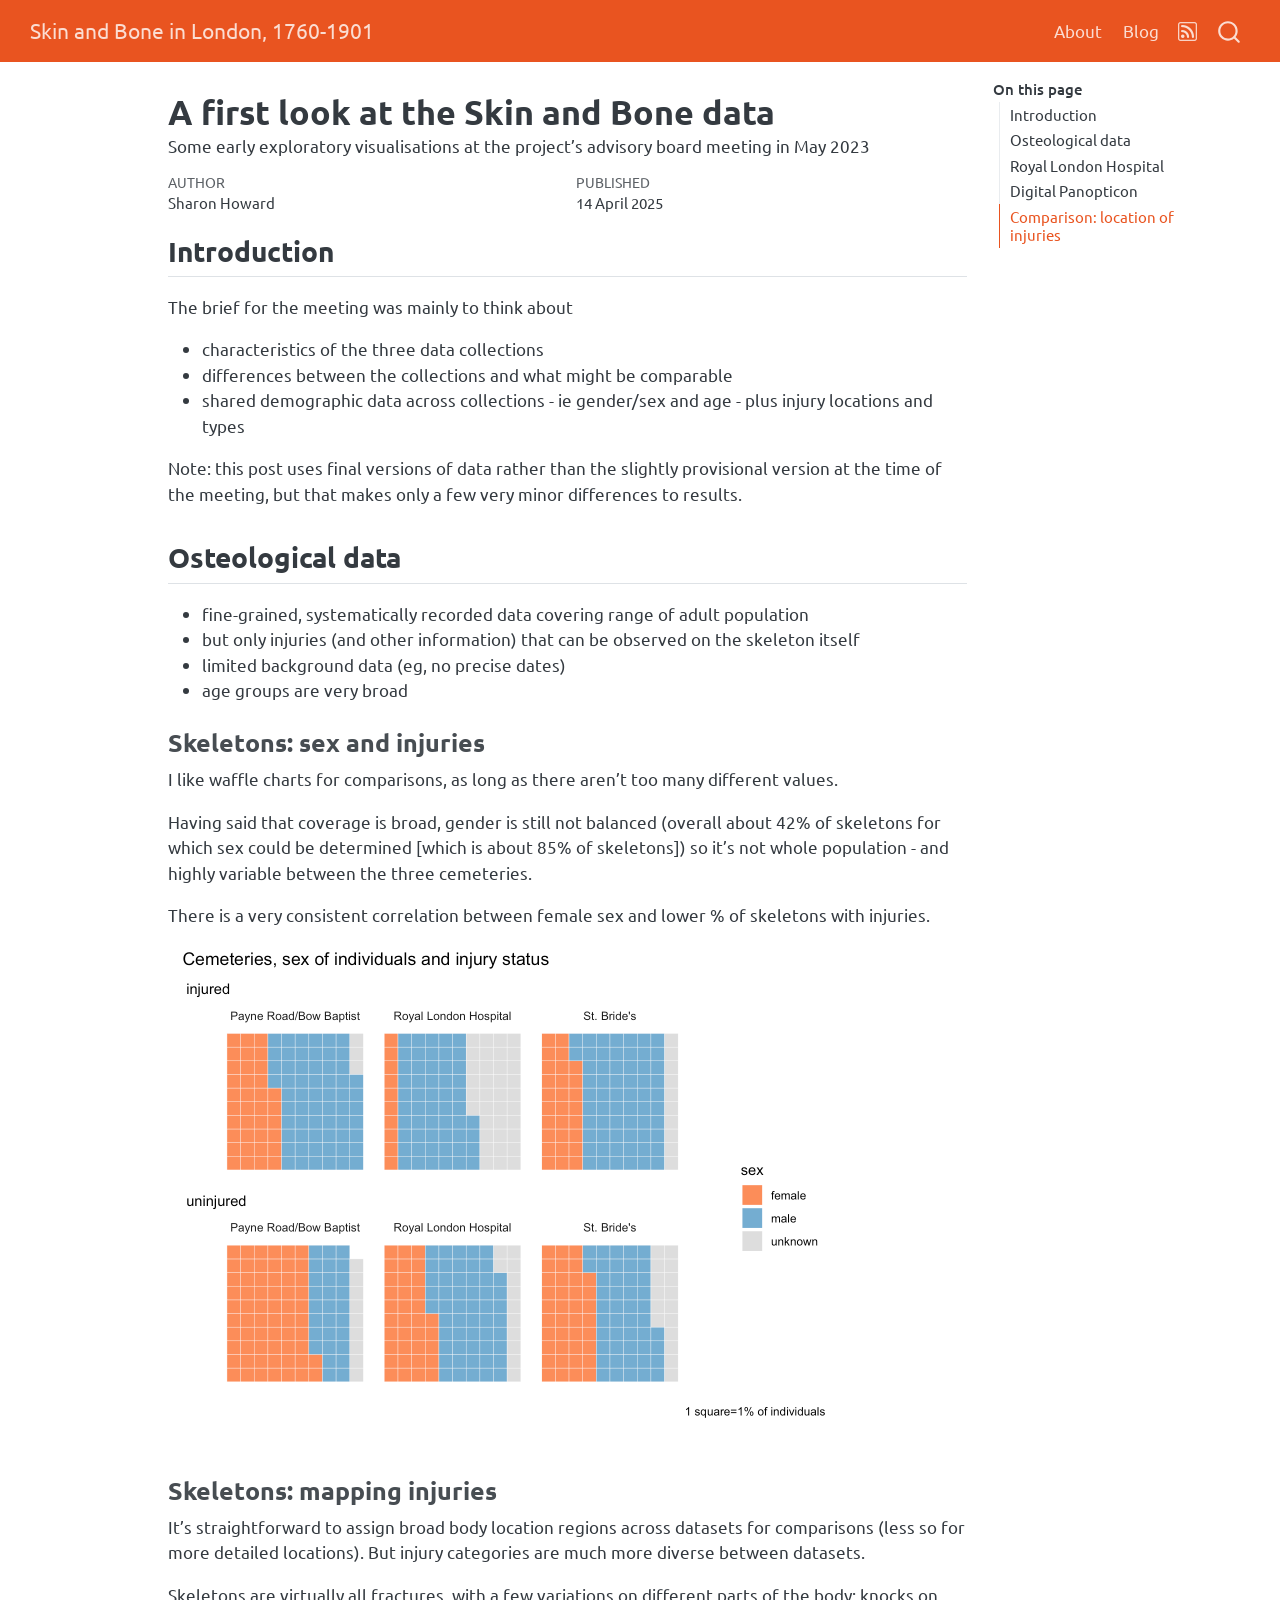
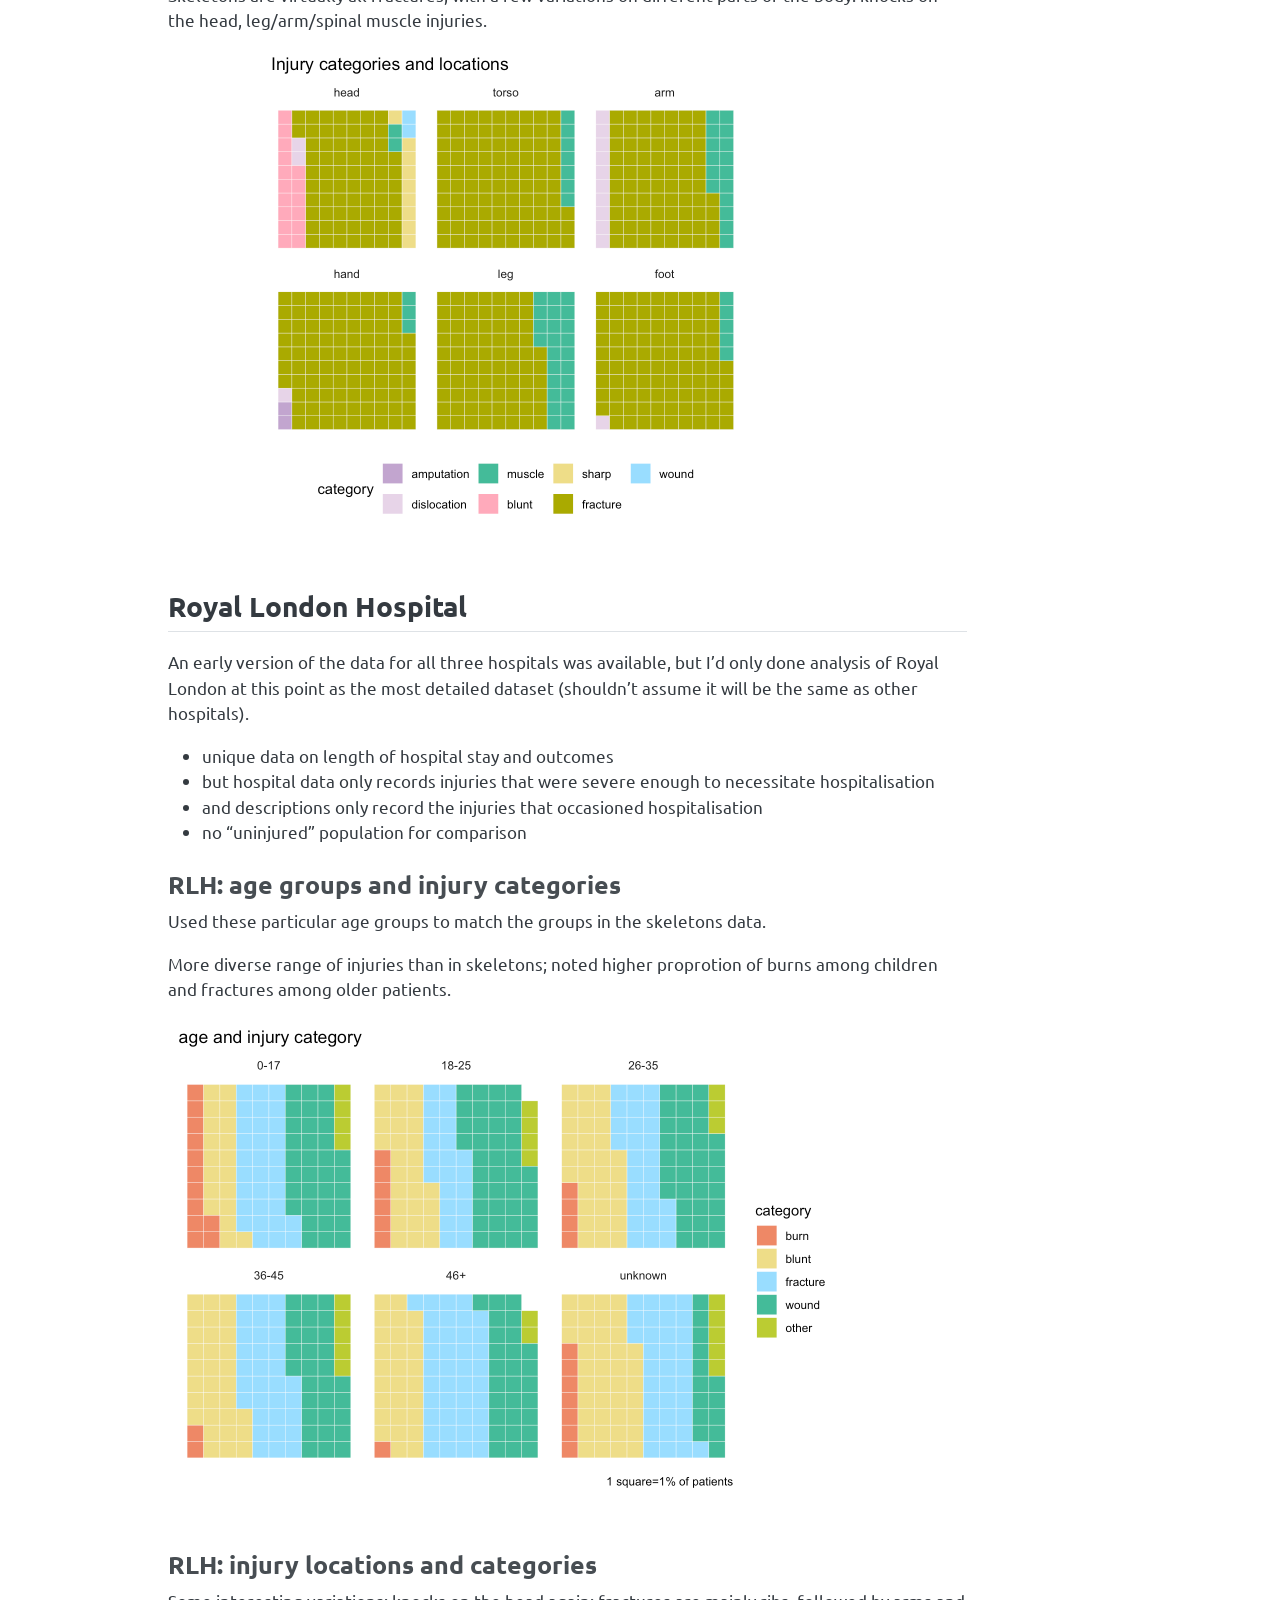
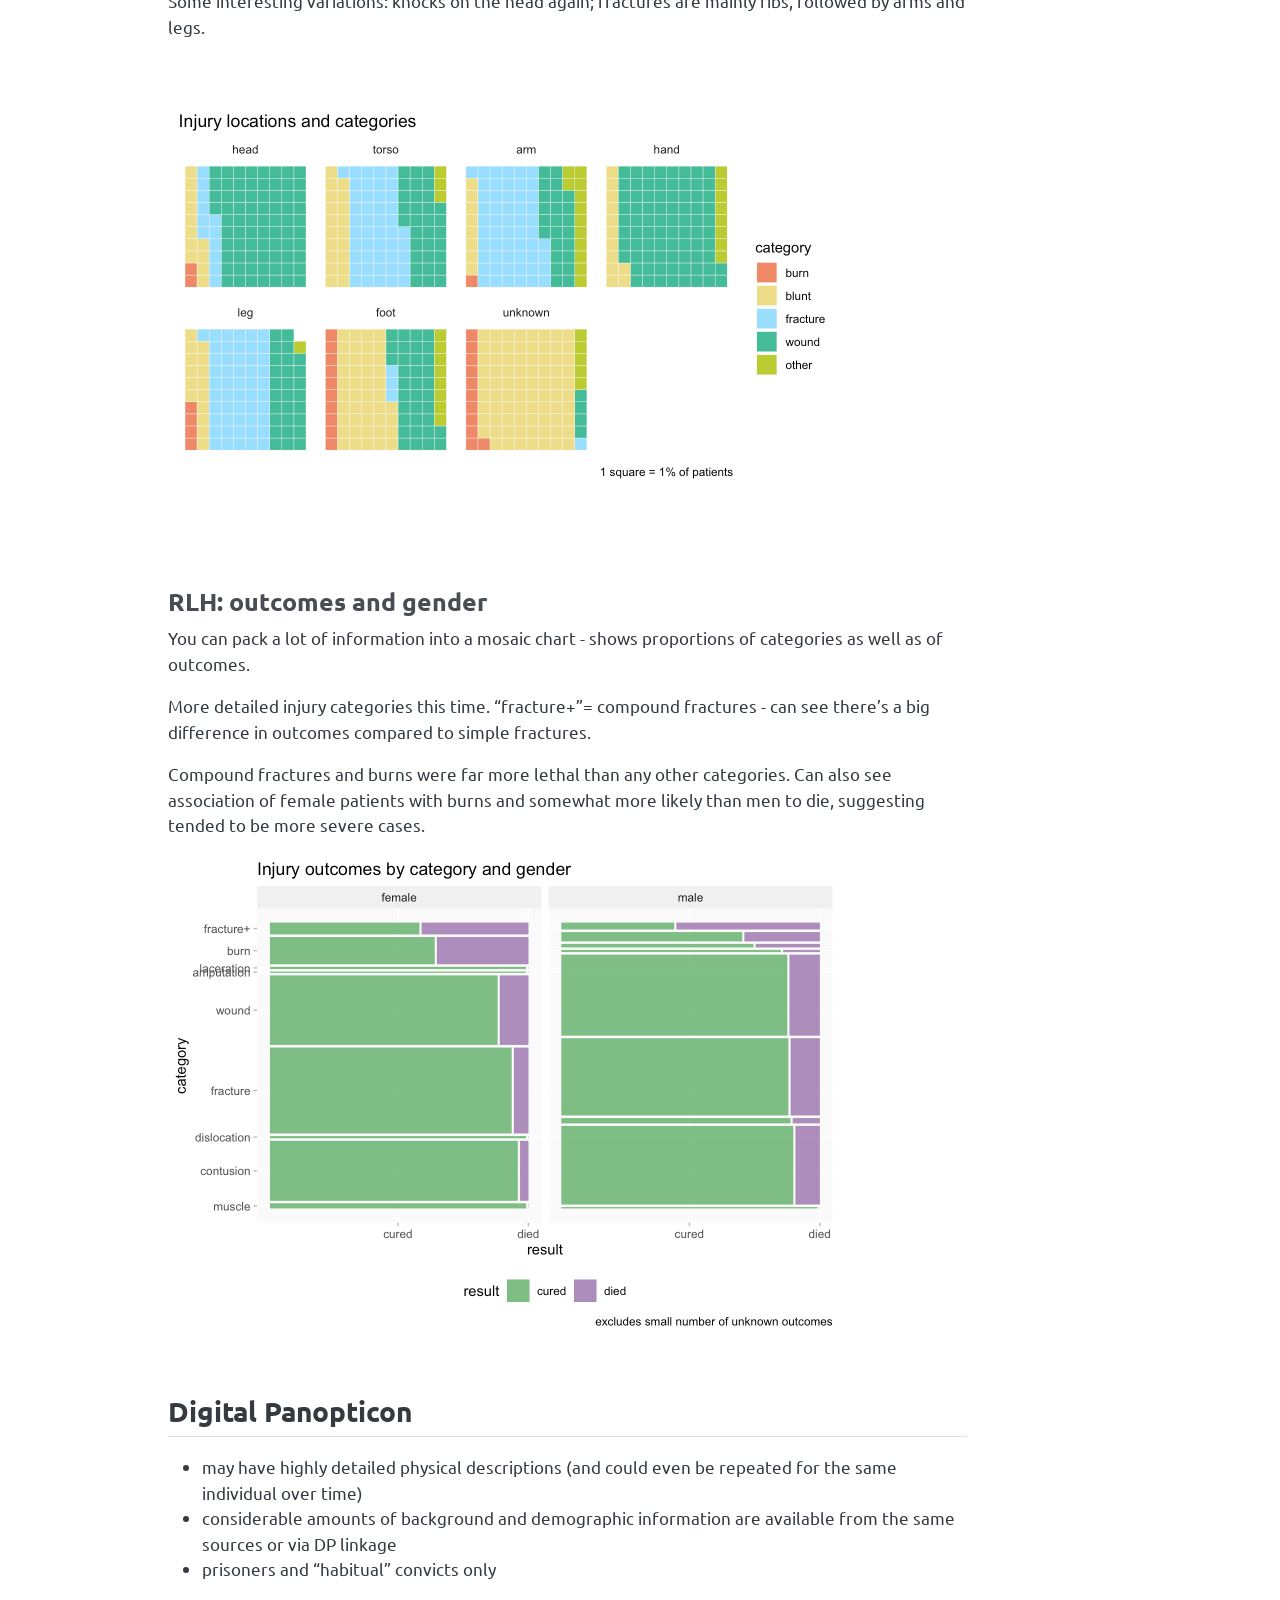
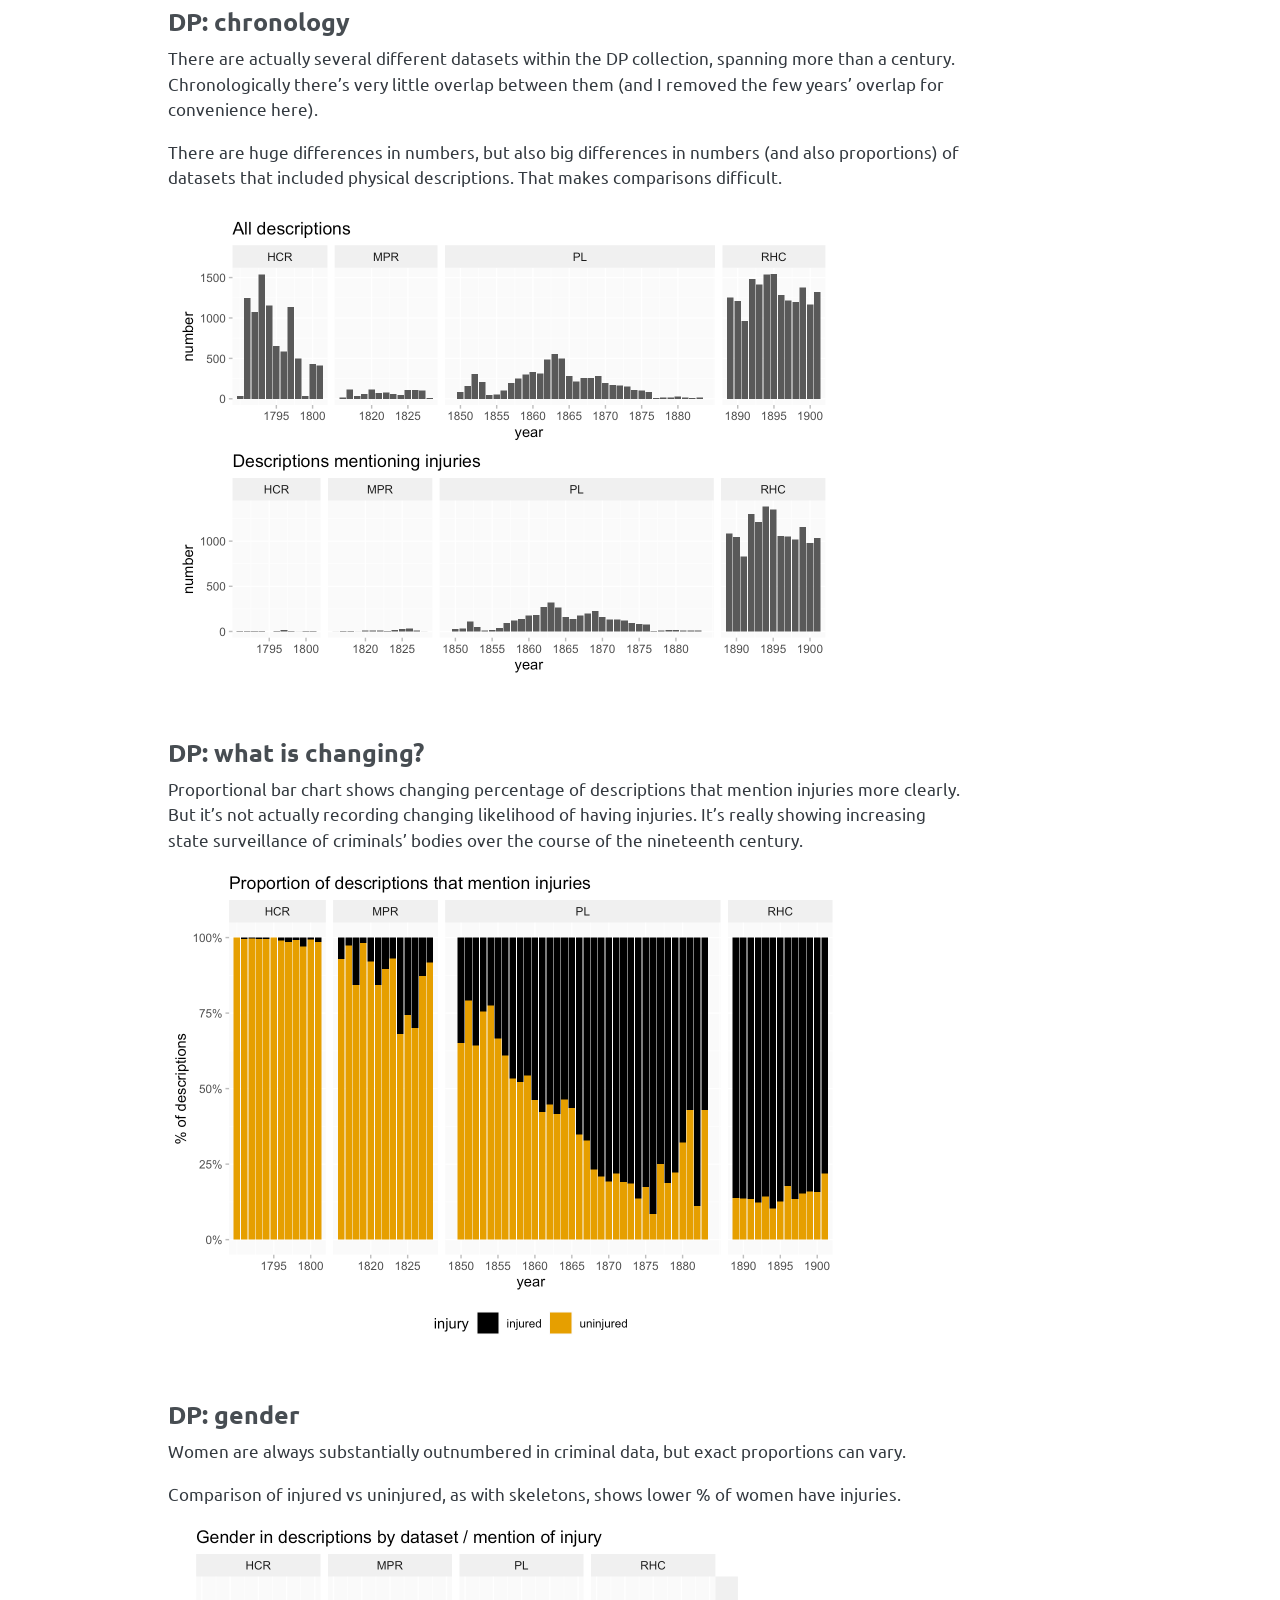
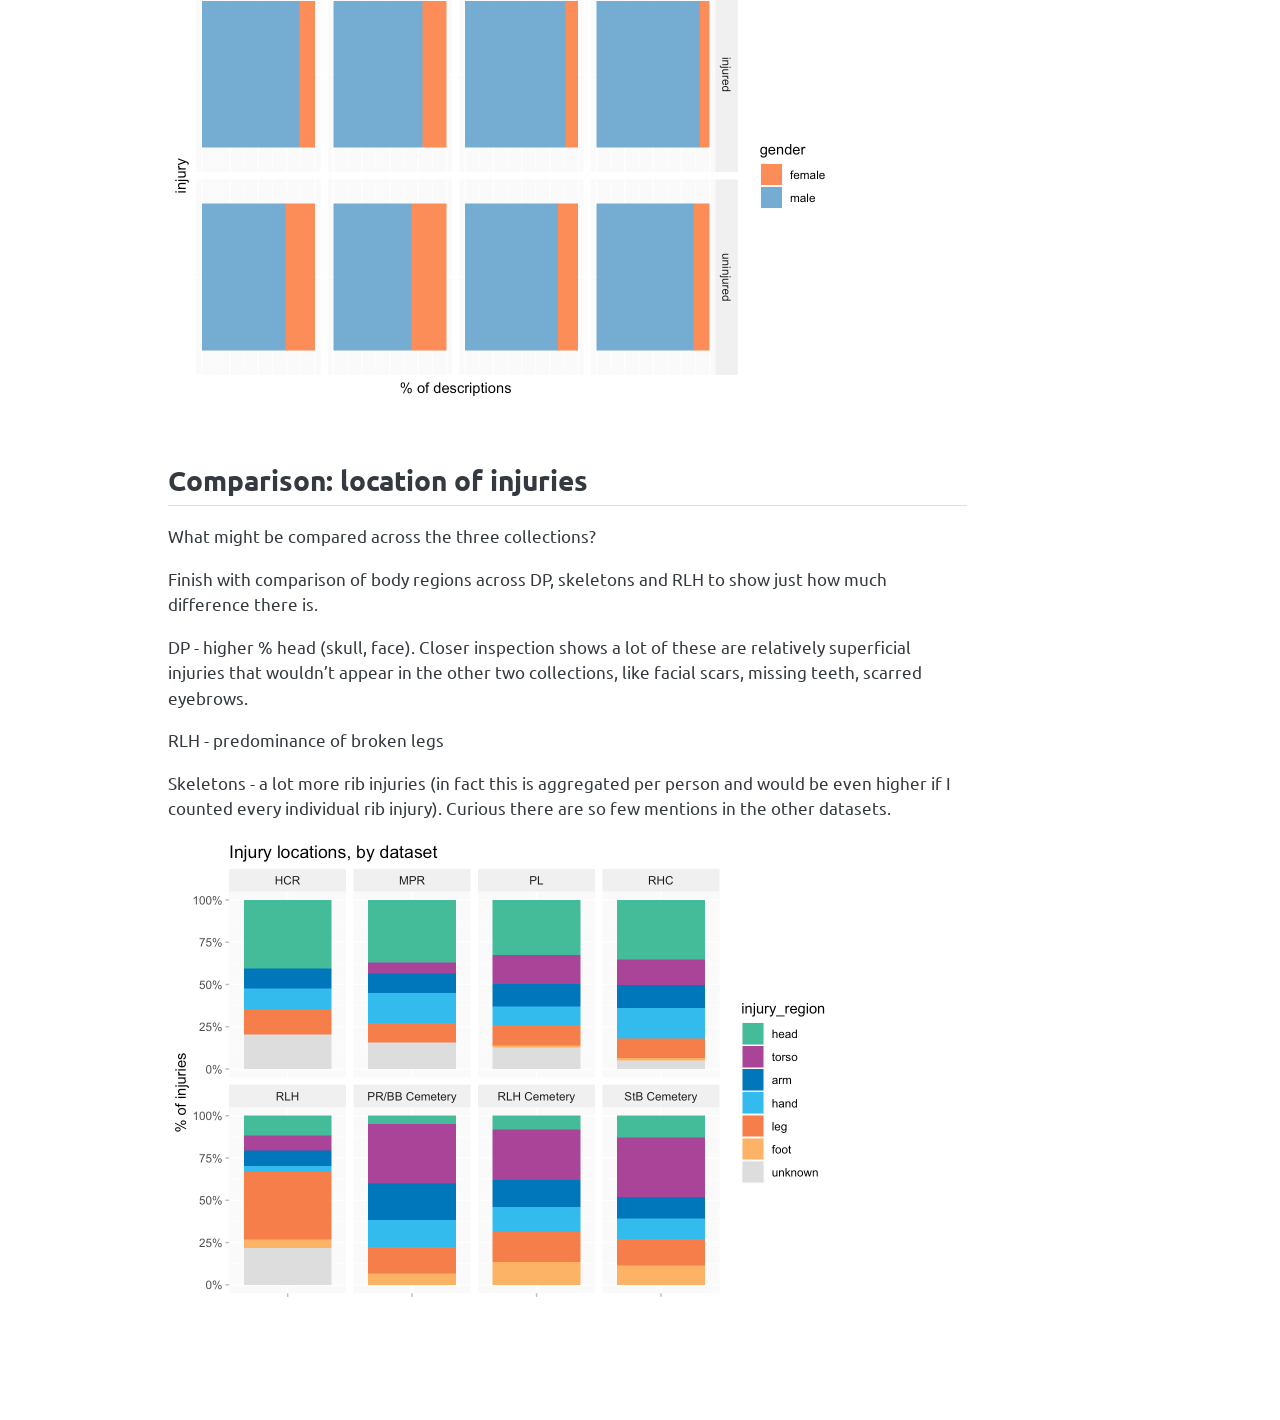
==== commit 9ddd9bc7: "dp post" ====
--- a/docs/posts/a-first-look/index.html
+++ b/docs/posts/a-first-look/index.html
@@ -2,7 +2,7 @@
 <html xmlns="http://www.w3.org/1999/xhtml" lang="en" xml:lang="en"><head>
 
 <meta charset="utf-8">
-<meta name="generator" content="quarto-1.5.53">
+<meta name="generator" content="quarto-1.7.32">
 
 <meta name="viewport" content="width=device-width, initial-scale=1.0, user-scalable=yes">
 
@@ -34,15 +34,16 @@
 <script src="../../site_libs/quarto-search/quarto-search.js"></script>
 <meta name="quarto:offset" content="../../">
 <link href="../../favicon.jpg" rel="icon" type="image/jpeg">
-<script src="../../site_libs/quarto-html/quarto.js"></script>
+<script src="../../site_libs/quarto-html/quarto.js" type="module"></script>
+<script src="../../site_libs/quarto-html/tabsets/tabsets.js" type="module"></script>
 <script src="../../site_libs/quarto-html/popper.min.js"></script>
 <script src="../../site_libs/quarto-html/tippy.umd.min.js"></script>
 <script src="../../site_libs/quarto-html/anchor.min.js"></script>
 <link href="../../site_libs/quarto-html/tippy.css" rel="stylesheet">
-<link href="../../site_libs/quarto-html/quarto-syntax-highlighting.css" rel="stylesheet" id="quarto-text-highlighting-styles">
+<link href="../../site_libs/quarto-html/quarto-syntax-highlighting-37eea08aefeeee20ff55810ff984fec1.css" rel="stylesheet" id="quarto-text-highlighting-styles">
 <script src="../../site_libs/bootstrap/bootstrap.min.js"></script>
 <link href="../../site_libs/bootstrap/bootstrap-icons.css" rel="stylesheet">
-<link href="../../site_libs/bootstrap/bootstrap.min.css" rel="stylesheet" id="quarto-bootstrap" data-mode="light">
+<link href="../../site_libs/bootstrap/bootstrap-434a87f1a65cf5564e22d224e5738d6d.min.css" rel="stylesheet" append-hash="true" id="quarto-bootstrap" data-mode="light">
 <script id="quarto-search-options" type="application/json">{
   "location": "navbar",
   "copy-button": false,
@@ -75,7 +76,7 @@
 <link rel="stylesheet" href="../../styles.css">
 </head>
 
-<body class="nav-fixed">
+<body class="nav-fixed quarto-light">
 
 <div id="quarto-search-results"></div>
   <header id="quarto-header" class="headroom fixed-top">
@@ -353,239 +354,242 @@
 
 </main> <!-- /main -->
 <script id="quarto-html-after-body" type="application/javascript">
-window.document.addEventListener("DOMContentLoaded", function (event) {
-  const toggleBodyColorMode = (bsSheetEl) => {
-    const mode = bsSheetEl.getAttribute("data-mode");
-    const bodyEl = window.document.querySelector("body");
-    if (mode === "dark") {
-      bodyEl.classList.add("quarto-dark");
-      bodyEl.classList.remove("quarto-light");
-    } else {
-      bodyEl.classList.add("quarto-light");
-      bodyEl.classList.remove("quarto-dark");
-    }
-  }
-  const toggleBodyColorPrimary = () => {
-    const bsSheetEl = window.document.querySelector("link#quarto-bootstrap");
-    if (bsSheetEl) {
-      toggleBodyColorMode(bsSheetEl);
-    }
-  }
-  toggleBodyColorPrimary();  
-  const icon = "";
-  const anchorJS = new window.AnchorJS();
-  anchorJS.options = {
-    placement: 'right',
-    icon: icon
-  };
-  anchorJS.add('.anchored');
-  const isCodeAnnotation = (el) => {
-    for (const clz of el.classList) {
-      if (clz.startsWith('code-annotation-')) {                     
-        return true;
-      }
-    }
-    return false;
-  }
-  const onCopySuccess = function(e) {
-    // button target
-    const button = e.trigger;
-    // don't keep focus
-    button.blur();
-    // flash "checked"
-    button.classList.add('code-copy-button-checked');
-    var currentTitle = button.getAttribute("title");
-    button.setAttribute("title", "Copied!");
-    let tooltip;
-    if (window.bootstrap) {
-      button.setAttribute("data-bs-toggle", "tooltip");
-      button.setAttribute("data-bs-placement", "left");
-      button.setAttribute("data-bs-title", "Copied!");
-      tooltip = new bootstrap.Tooltip(button, 
-        { trigger: "manual", 
-          customClass: "code-copy-button-tooltip",
-          offset: [0, -8]});
-      tooltip.show();    
-    }
-    setTimeout(function() {
-      if (tooltip) {
-        tooltip.hide();
-        button.removeAttribute("data-bs-title");
-        button.removeAttribute("data-bs-toggle");
-        button.removeAttribute("data-bs-placement");
-      }
-      button.setAttribute("title", currentTitle);
-      button.classList.remove('code-copy-button-checked');
-    }, 1000);
-    // clear code selection
-    e.clearSelection();
-  }
-  const getTextToCopy = function(trigger) {
-      const codeEl = trigger.previousElementSibling.cloneNode(true);
-      for (const childEl of codeEl.children) {
-        if (isCodeAnnotation(childEl)) {
-          childEl.remove();
-        }
-      }
-      return codeEl.innerText;
-  }
-  const clipboard = new window.ClipboardJS('.code-copy-button:not([data-in-quarto-modal])', {
-    text: getTextToCopy
-  });
-  clipboard.on('success', onCopySuccess);
-  if (window.document.getElementById('quarto-embedded-source-code-modal')) {
-    // For code content inside modals, clipBoardJS needs to be initialized with a container option
-    // TODO: Check when it could be a function (https://github.com/zenorocha/clipboard.js/issues/860)
-    const clipboardModal = new window.ClipboardJS('.code-copy-button[data-in-quarto-modal]', {
-      text: getTextToCopy,
-      container: window.document.getElementById('quarto-embedded-source-code-modal')
+  window.document.addEventListener("DOMContentLoaded", function (event) {
+    const icon = "";
+    const anchorJS = new window.AnchorJS();
+    anchorJS.options = {
+      placement: 'right',
+      icon: icon
+    };
+    anchorJS.add('.anchored');
+    const isCodeAnnotation = (el) => {
+      for (const clz of el.classList) {
+        if (clz.startsWith('code-annotation-')) {                     
+          return true;
+        }
+      }
+      return false;
+    }
+    const onCopySuccess = function(e) {
+      // button target
+      const button = e.trigger;
+      // don't keep focus
+      button.blur();
+      // flash "checked"
+      button.classList.add('code-copy-button-checked');
+      var currentTitle = button.getAttribute("title");
+      button.setAttribute("title", "Copied!");
+      let tooltip;
+      if (window.bootstrap) {
+        button.setAttribute("data-bs-toggle", "tooltip");
+        button.setAttribute("data-bs-placement", "left");
+        button.setAttribute("data-bs-title", "Copied!");
+        tooltip = new bootstrap.Tooltip(button, 
+          { trigger: "manual", 
+            customClass: "code-copy-button-tooltip",
+            offset: [0, -8]});
+        tooltip.show();    
+      }
+      setTimeout(function() {
+        if (tooltip) {
+          tooltip.hide();
+          button.removeAttribute("data-bs-title");
+          button.removeAttribute("data-bs-toggle");
+          button.removeAttribute("data-bs-placement");
+        }
+        button.setAttribute("title", currentTitle);
+        button.classList.remove('code-copy-button-checked');
+      }, 1000);
+      // clear code selection
+      e.clearSelection();
+    }
+    const getTextToCopy = function(trigger) {
+        const codeEl = trigger.previousElementSibling.cloneNode(true);
+        for (const childEl of codeEl.children) {
+          if (isCodeAnnotation(childEl)) {
+            childEl.remove();
+          }
+        }
+        return codeEl.innerText;
+    }
+    const clipboard = new window.ClipboardJS('.code-copy-button:not([data-in-quarto-modal])', {
+      text: getTextToCopy
     });
-    clipboardModal.on('success', onCopySuccess);
-  }
-    var localhostRegex = new RegExp(/^(?:http|https):\/\/localhost\:?[0-9]*\//);
-    var mailtoRegex = new RegExp(/^mailto:/);
-      var filterRegex = new RegExp("https:\/\/skin-and-bone-in-london-1760-1901\.github\.io\/");
-    var isInternal = (href) => {
-        return filterRegex.test(href) || localhostRegex.test(href) || mailtoRegex.test(href);
-    }
-    // Inspect non-navigation links and adorn them if external
- 	var links = window.document.querySelectorAll('a[href]:not(.nav-link):not(.navbar-brand):not(.toc-action):not(.sidebar-link):not(.sidebar-item-toggle):not(.pagination-link):not(.no-external):not([aria-hidden]):not(.dropdown-item):not(.quarto-navigation-tool):not(.about-link)');
-    for (var i=0; i<links.length; i++) {
-      const link = links[i];
-      if (!isInternal(link.href)) {
-        // undo the damage that might have been done by quarto-nav.js in the case of
-        // links that we want to consider external
-        if (link.dataset.originalHref !== undefined) {
-          link.href = link.dataset.originalHref;
-        }
-      }
-    }
-  function tippyHover(el, contentFn, onTriggerFn, onUntriggerFn) {
-    const config = {
-      allowHTML: true,
-      maxWidth: 500,
-      delay: 100,
-      arrow: false,
-      appendTo: function(el) {
-          return el.parentElement;
-      },
-      interactive: true,
-      interactiveBorder: 10,
-      theme: 'quarto',
-      placement: 'bottom-start',
-    };
-    if (contentFn) {
-      config.content = contentFn;
-    }
-    if (onTriggerFn) {
-      config.onTrigger = onTriggerFn;
-    }
-    if (onUntriggerFn) {
-      config.onUntrigger = onUntriggerFn;
-    }
-    window.tippy(el, config); 
-  }
-  const noterefs = window.document.querySelectorAll('a[role="doc-noteref"]');
-  for (var i=0; i<noterefs.length; i++) {
-    const ref = noterefs[i];
-    tippyHover(ref, function() {
-      // use id or data attribute instead here
-      let href = ref.getAttribute('data-footnote-href') || ref.getAttribute('href');
-      try { href = new URL(href).hash; } catch {}
-      const id = href.replace(/^#\/?/, "");
-      const note = window.document.getElementById(id);
-      if (note) {
-        return note.innerHTML;
+    clipboard.on('success', onCopySuccess);
+    if (window.document.getElementById('quarto-embedded-source-code-modal')) {
+      const clipboardModal = new window.ClipboardJS('.code-copy-button[data-in-quarto-modal]', {
+        text: getTextToCopy,
+        container: window.document.getElementById('quarto-embedded-source-code-modal')
+      });
+      clipboardModal.on('success', onCopySuccess);
+    }
+      var localhostRegex = new RegExp(/^(?:http|https):\/\/localhost\:?[0-9]*\//);
+      var mailtoRegex = new RegExp(/^mailto:/);
+        var filterRegex = new RegExp("https:\/\/skin-and-bone-in-london-1760-1901\.github\.io\/");
+      var isInternal = (href) => {
+          return filterRegex.test(href) || localhostRegex.test(href) || mailtoRegex.test(href);
+      }
+      // Inspect non-navigation links and adorn them if external
+     var links = window.document.querySelectorAll('a[href]:not(.nav-link):not(.navbar-brand):not(.toc-action):not(.sidebar-link):not(.sidebar-item-toggle):not(.pagination-link):not(.no-external):not([aria-hidden]):not(.dropdown-item):not(.quarto-navigation-tool):not(.about-link)');
+      for (var i=0; i<links.length; i++) {
+        const link = links[i];
+        if (!isInternal(link.href)) {
+          // undo the damage that might have been done by quarto-nav.js in the case of
+          // links that we want to consider external
+          if (link.dataset.originalHref !== undefined) {
+            link.href = link.dataset.originalHref;
+          }
+        }
+      }
+    function tippyHover(el, contentFn, onTriggerFn, onUntriggerFn) {
+      const config = {
+        allowHTML: true,
+        maxWidth: 500,
+        delay: 100,
+        arrow: false,
+        appendTo: function(el) {
+            return el.parentElement;
+        },
+        interactive: true,
+        interactiveBorder: 10,
+        theme: 'quarto',
+        placement: 'bottom-start',
+      };
+      if (contentFn) {
+        config.content = contentFn;
+      }
+      if (onTriggerFn) {
+        config.onTrigger = onTriggerFn;
+      }
+      if (onUntriggerFn) {
+        config.onUntrigger = onUntriggerFn;
+      }
+      window.tippy(el, config); 
+    }
+    const noterefs = window.document.querySelectorAll('a[role="doc-noteref"]');
+    for (var i=0; i<noterefs.length; i++) {
+      const ref = noterefs[i];
+      tippyHover(ref, function() {
+        // use id or data attribute instead here
+        let href = ref.getAttribute('data-footnote-href') || ref.getAttribute('href');
+        try { href = new URL(href).hash; } catch {}
+        const id = href.replace(/^#\/?/, "");
+        const note = window.document.getElementById(id);
+        if (note) {
+          return note.innerHTML;
+        } else {
+          return "";
+        }
+      });
+    }
+    const xrefs = window.document.querySelectorAll('a.quarto-xref');
+    const processXRef = (id, note) => {
+      // Strip column container classes
+      const stripColumnClz = (el) => {
+        el.classList.remove("page-full", "page-columns");
+        if (el.children) {
+          for (const child of el.children) {
+            stripColumnClz(child);
+          }
+        }
+      }
+      stripColumnClz(note)
+      if (id === null || id.startsWith('sec-')) {
+        // Special case sections, only their first couple elements
+        const container = document.createElement("div");
+        if (note.children && note.children.length > 2) {
+          container.appendChild(note.children[0].cloneNode(true));
+          for (let i = 1; i < note.children.length; i++) {
+            const child = note.children[i];
+            if (child.tagName === "P" && child.innerText === "") {
+              continue;
+            } else {
+              container.appendChild(child.cloneNode(true));
+              break;
+            }
+          }
+          if (window.Quarto?.typesetMath) {
+            window.Quarto.typesetMath(container);
+          }
+          return container.innerHTML
+        } else {
+          if (window.Quarto?.typesetMath) {
+            window.Quarto.typesetMath(note);
+          }
+          return note.innerHTML;
+        }
       } else {
-        return "";
-      }
-    });
-  }
-  const xrefs = window.document.querySelectorAll('a.quarto-xref');
-  const processXRef = (id, note) => {
-    // Strip column container classes
-    const stripColumnClz = (el) => {
-      el.classList.remove("page-full", "page-columns");
-      if (el.children) {
-        for (const child of el.children) {
-          stripColumnClz(child);
-        }
-      }
-    }
-    stripColumnClz(note)
-    if (id === null || id.startsWith('sec-')) {
-      // Special case sections, only their first couple elements
-      const container = document.createElement("div");
-      if (note.children && note.children.length > 2) {
-        container.appendChild(note.children[0].cloneNode(true));
-        for (let i = 1; i < note.children.length; i++) {
-          const child = note.children[i];
-          if (child.tagName === "P" && child.innerText === "") {
-            continue;
-          } else {
-            container.appendChild(child.cloneNode(true));
-            break;
-          }
-        }
-        if (window.Quarto?.typesetMath) {
-          window.Quarto.typesetMath(container);
-        }
-        return container.innerHTML
-      } else {
+        // Remove any anchor links if they are present
+        const anchorLink = note.querySelector('a.anchorjs-link');
+        if (anchorLink) {
+          anchorLink.remove();
+        }
         if (window.Quarto?.typesetMath) {
           window.Quarto.typesetMath(note);
         }
-        return note.innerHTML;
-      }
-    } else {
-      // Remove any anchor links if they are present
-      const anchorLink = note.querySelector('a.anchorjs-link');
-      if (anchorLink) {
-        anchorLink.remove();
-      }
-      if (window.Quarto?.typesetMath) {
-        window.Quarto.typesetMath(note);
-      }
-      // TODO in 1.5, we should make sure this works without a callout special case
-      if (note.classList.contains("callout")) {
-        return note.outerHTML;
-      } else {
-        return note.innerHTML;
-      }
-    }
-  }
-  for (var i=0; i<xrefs.length; i++) {
-    const xref = xrefs[i];
-    tippyHover(xref, undefined, function(instance) {
-      instance.disable();
-      let url = xref.getAttribute('href');
-      let hash = undefined; 
-      if (url.startsWith('#')) {
-        hash = url;
-      } else {
-        try { hash = new URL(url).hash; } catch {}
-      }
-      if (hash) {
-        const id = hash.replace(/^#\/?/, "");
-        const note = window.document.getElementById(id);
-        if (note !== null) {
-          try {
-            const html = processXRef(id, note.cloneNode(true));
-            instance.setContent(html);
-          } finally {
-            instance.enable();
-            instance.show();
-          }
+        if (note.classList.contains("callout")) {
+          return note.outerHTML;
         } else {
-          // See if we can fetch this
-          fetch(url.split('#')[0])
+          return note.innerHTML;
+        }
+      }
+    }
+    for (var i=0; i<xrefs.length; i++) {
+      const xref = xrefs[i];
+      tippyHover(xref, undefined, function(instance) {
+        instance.disable();
+        let url = xref.getAttribute('href');
+        let hash = undefined; 
+        if (url.startsWith('#')) {
+          hash = url;
+        } else {
+          try { hash = new URL(url).hash; } catch {}
+        }
+        if (hash) {
+          const id = hash.replace(/^#\/?/, "");
+          const note = window.document.getElementById(id);
+          if (note !== null) {
+            try {
+              const html = processXRef(id, note.cloneNode(true));
+              instance.setContent(html);
+            } finally {
+              instance.enable();
+              instance.show();
+            }
+          } else {
+            // See if we can fetch this
+            fetch(url.split('#')[0])
+            .then(res => res.text())
+            .then(html => {
+              const parser = new DOMParser();
+              const htmlDoc = parser.parseFromString(html, "text/html");
+              const note = htmlDoc.getElementById(id);
+              if (note !== null) {
+                const html = processXRef(id, note);
+                instance.setContent(html);
+              } 
+            }).finally(() => {
+              instance.enable();
+              instance.show();
+            });
+          }
+        } else {
+          // See if we can fetch a full url (with no hash to target)
+          // This is a special case and we should probably do some content thinning / targeting
+          fetch(url)
           .then(res => res.text())
           .then(html => {
             const parser = new DOMParser();
             const htmlDoc = parser.parseFromString(html, "text/html");
-            const note = htmlDoc.getElementById(id);
+            const note = htmlDoc.querySelector('main.content');
             if (note !== null) {
-              const html = processXRef(id, note);
+              // This should only happen for chapter cross references
+              // (since there is no id in the URL)
+              // remove the first header
+              if (note.children.length > 0 && note.children[0].tagName === "HEADER") {
+                note.children[0].remove();
+              }
+              const html = processXRef(null, note);
               instance.setContent(html);
             } 
           }).finally(() => {
@@ -593,185 +597,161 @@
             instance.show();
           });
         }
+      }, function(instance) {
+      });
+    }
+        let selectedAnnoteEl;
+        const selectorForAnnotation = ( cell, annotation) => {
+          let cellAttr = 'data-code-cell="' + cell + '"';
+          let lineAttr = 'data-code-annotation="' +  annotation + '"';
+          const selector = 'span[' + cellAttr + '][' + lineAttr + ']';
+          return selector;
+        }
+        const selectCodeLines = (annoteEl) => {
+          const doc = window.document;
+          const targetCell = annoteEl.getAttribute("data-target-cell");
+          const targetAnnotation = annoteEl.getAttribute("data-target-annotation");
+          const annoteSpan = window.document.querySelector(selectorForAnnotation(targetCell, targetAnnotation));
+          const lines = annoteSpan.getAttribute("data-code-lines").split(",");
+          const lineIds = lines.map((line) => {
+            return targetCell + "-" + line;
+          })
+          let top = null;
+          let height = null;
+          let parent = null;
+          if (lineIds.length > 0) {
+              //compute the position of the single el (top and bottom and make a div)
+              const el = window.document.getElementById(lineIds[0]);
+              top = el.offsetTop;
+              height = el.offsetHeight;
+              parent = el.parentElement.parentElement;
+            if (lineIds.length > 1) {
+              const lastEl = window.document.getElementById(lineIds[lineIds.length - 1]);
+              const bottom = lastEl.offsetTop + lastEl.offsetHeight;
+              height = bottom - top;
+            }
+            if (top !== null && height !== null && parent !== null) {
+              // cook up a div (if necessary) and position it 
+              let div = window.document.getElementById("code-annotation-line-highlight");
+              if (div === null) {
+                div = window.document.createElement("div");
+                div.setAttribute("id", "code-annotation-line-highlight");
+                div.style.position = 'absolute';
+                parent.appendChild(div);
+              }
+              div.style.top = top - 2 + "px";
+              div.style.height = height + 4 + "px";
+              div.style.left = 0;
+              let gutterDiv = window.document.getElementById("code-annotation-line-highlight-gutter");
+              if (gutterDiv === null) {
+                gutterDiv = window.document.createElement("div");
+                gutterDiv.setAttribute("id", "code-annotation-line-highlight-gutter");
+                gutterDiv.style.position = 'absolute';
+                const codeCell = window.document.getElementById(targetCell);
+                const gutter = codeCell.querySelector('.code-annotation-gutter');
+                gutter.appendChild(gutterDiv);
+              }
+              gutterDiv.style.top = top - 2 + "px";
+              gutterDiv.style.height = height + 4 + "px";
+            }
+            selectedAnnoteEl = annoteEl;
+          }
+        };
+        const unselectCodeLines = () => {
+          const elementsIds = ["code-annotation-line-highlight", "code-annotation-line-highlight-gutter"];
+          elementsIds.forEach((elId) => {
+            const div = window.document.getElementById(elId);
+            if (div) {
+              div.remove();
+            }
+          });
+          selectedAnnoteEl = undefined;
+        };
+          // Handle positioning of the toggle
+      window.addEventListener(
+        "resize",
+        throttle(() => {
+          elRect = undefined;
+          if (selectedAnnoteEl) {
+            selectCodeLines(selectedAnnoteEl);
+          }
+        }, 10)
+      );
+      function throttle(fn, ms) {
+      let throttle = false;
+      let timer;
+        return (...args) => {
+          if(!throttle) { // first call gets through
+              fn.apply(this, args);
+              throttle = true;
+          } else { // all the others get throttled
+              if(timer) clearTimeout(timer); // cancel #2
+              timer = setTimeout(() => {
+                fn.apply(this, args);
+                timer = throttle = false;
+              }, ms);
+          }
+        };
+      }
+        // Attach click handler to the DT
+        const annoteDls = window.document.querySelectorAll('dt[data-target-cell]');
+        for (const annoteDlNode of annoteDls) {
+          annoteDlNode.addEventListener('click', (event) => {
+            const clickedEl = event.target;
+            if (clickedEl !== selectedAnnoteEl) {
+              unselectCodeLines();
+              const activeEl = window.document.querySelector('dt[data-target-cell].code-annotation-active');
+              if (activeEl) {
+                activeEl.classList.remove('code-annotation-active');
+              }
+              selectCodeLines(clickedEl);
+              clickedEl.classList.add('code-annotation-active');
+            } else {
+              // Unselect the line
+              unselectCodeLines();
+              clickedEl.classList.remove('code-annotation-active');
+            }
+          });
+        }
+    const findCites = (el) => {
+      const parentEl = el.parentElement;
+      if (parentEl) {
+        const cites = parentEl.dataset.cites;
+        if (cites) {
+          return {
+            el,
+            cites: cites.split(' ')
+          };
+        } else {
+          return findCites(el.parentElement)
+        }
       } else {
-        // See if we can fetch a full url (with no hash to target)
-        // This is a special case and we should probably do some content thinning / targeting
-        fetch(url)
-        .then(res => res.text())
-        .then(html => {
-          const parser = new DOMParser();
-          const htmlDoc = parser.parseFromString(html, "text/html");
-          const note = htmlDoc.querySelector('main.content');
-          if (note !== null) {
-            // This should only happen for chapter cross references
-            // (since there is no id in the URL)
-            // remove the first header
-            if (note.children.length > 0 && note.children[0].tagName === "HEADER") {
-              note.children[0].remove();
+        return undefined;
+      }
+    };
+    var bibliorefs = window.document.querySelectorAll('a[role="doc-biblioref"]');
+    for (var i=0; i<bibliorefs.length; i++) {
+      const ref = bibliorefs[i];
+      const citeInfo = findCites(ref);
+      if (citeInfo) {
+        tippyHover(citeInfo.el, function() {
+          var popup = window.document.createElement('div');
+          citeInfo.cites.forEach(function(cite) {
+            var citeDiv = window.document.createElement('div');
+            citeDiv.classList.add('hanging-indent');
+            citeDiv.classList.add('csl-entry');
+            var biblioDiv = window.document.getElementById('ref-' + cite);
+            if (biblioDiv) {
+              citeDiv.innerHTML = biblioDiv.innerHTML;
             }
-            const html = processXRef(null, note);
-            instance.setContent(html);
-          } 
-        }).finally(() => {
-          instance.enable();
-          instance.show();
+            popup.appendChild(citeDiv);
+          });
+          return popup.innerHTML;
         });
       }
-    }, function(instance) {
-    });
-  }
-      let selectedAnnoteEl;
-      const selectorForAnnotation = ( cell, annotation) => {
-        let cellAttr = 'data-code-cell="' + cell + '"';
-        let lineAttr = 'data-code-annotation="' +  annotation + '"';
-        const selector = 'span[' + cellAttr + '][' + lineAttr + ']';
-        return selector;
-      }
-      const selectCodeLines = (annoteEl) => {
-        const doc = window.document;
-        const targetCell = annoteEl.getAttribute("data-target-cell");
-        const targetAnnotation = annoteEl.getAttribute("data-target-annotation");
-        const annoteSpan = window.document.querySelector(selectorForAnnotation(targetCell, targetAnnotation));
-        const lines = annoteSpan.getAttribute("data-code-lines").split(",");
-        const lineIds = lines.map((line) => {
-          return targetCell + "-" + line;
-        })
-        let top = null;
-        let height = null;
-        let parent = null;
-        if (lineIds.length > 0) {
-            //compute the position of the single el (top and bottom and make a div)
-            const el = window.document.getElementById(lineIds[0]);
-            top = el.offsetTop;
-            height = el.offsetHeight;
-            parent = el.parentElement.parentElement;
-          if (lineIds.length > 1) {
-            const lastEl = window.document.getElementById(lineIds[lineIds.length - 1]);
-            const bottom = lastEl.offsetTop + lastEl.offsetHeight;
-            height = bottom - top;
-          }
-          if (top !== null && height !== null && parent !== null) {
-            // cook up a div (if necessary) and position it 
-            let div = window.document.getElementById("code-annotation-line-highlight");
-            if (div === null) {
-              div = window.document.createElement("div");
-              div.setAttribute("id", "code-annotation-line-highlight");
-              div.style.position = 'absolute';
-              parent.appendChild(div);
-            }
-            div.style.top = top - 2 + "px";
-            div.style.height = height + 4 + "px";
-            div.style.left = 0;
-            let gutterDiv = window.document.getElementById("code-annotation-line-highlight-gutter");
-            if (gutterDiv === null) {
-              gutterDiv = window.document.createElement("div");
-              gutterDiv.setAttribute("id", "code-annotation-line-highlight-gutter");
-              gutterDiv.style.position = 'absolute';
-              const codeCell = window.document.getElementById(targetCell);
-              const gutter = codeCell.querySelector('.code-annotation-gutter');
-              gutter.appendChild(gutterDiv);
-            }
-            gutterDiv.style.top = top - 2 + "px";
-            gutterDiv.style.height = height + 4 + "px";
-          }
-          selectedAnnoteEl = annoteEl;
-        }
-      };
-      const unselectCodeLines = () => {
-        const elementsIds = ["code-annotation-line-highlight", "code-annotation-line-highlight-gutter"];
-        elementsIds.forEach((elId) => {
-          const div = window.document.getElementById(elId);
-          if (div) {
-            div.remove();
-          }
-        });
-        selectedAnnoteEl = undefined;
-      };
-        // Handle positioning of the toggle
-    window.addEventListener(
-      "resize",
-      throttle(() => {
-        elRect = undefined;
-        if (selectedAnnoteEl) {
-          selectCodeLines(selectedAnnoteEl);
-        }
-      }, 10)
-    );
-    function throttle(fn, ms) {
-    let throttle = false;
-    let timer;
-      return (...args) => {
-        if(!throttle) { // first call gets through
-            fn.apply(this, args);
-            throttle = true;
-        } else { // all the others get throttled
-            if(timer) clearTimeout(timer); // cancel #2
-            timer = setTimeout(() => {
-              fn.apply(this, args);
-              timer = throttle = false;
-            }, ms);
-        }
-      };
-    }
-      // Attach click handler to the DT
-      const annoteDls = window.document.querySelectorAll('dt[data-target-cell]');
-      for (const annoteDlNode of annoteDls) {
-        annoteDlNode.addEventListener('click', (event) => {
-          const clickedEl = event.target;
-          if (clickedEl !== selectedAnnoteEl) {
-            unselectCodeLines();
-            const activeEl = window.document.querySelector('dt[data-target-cell].code-annotation-active');
-            if (activeEl) {
-              activeEl.classList.remove('code-annotation-active');
-            }
-            selectCodeLines(clickedEl);
-            clickedEl.classList.add('code-annotation-active');
-          } else {
-            // Unselect the line
-            unselectCodeLines();
-            clickedEl.classList.remove('code-annotation-active');
-          }
-        });
-      }
-  const findCites = (el) => {
-    const parentEl = el.parentElement;
-    if (parentEl) {
-      const cites = parentEl.dataset.cites;
-      if (cites) {
-        return {
-          el,
-          cites: cites.split(' ')
-        };
-      } else {
-        return findCites(el.parentElement)
-      }
-    } else {
-      return undefined;
-    }
-  };
-  var bibliorefs = window.document.querySelectorAll('a[role="doc-biblioref"]');
-  for (var i=0; i<bibliorefs.length; i++) {
-    const ref = bibliorefs[i];
-    const citeInfo = findCites(ref);
-    if (citeInfo) {
-      tippyHover(citeInfo.el, function() {
-        var popup = window.document.createElement('div');
-        citeInfo.cites.forEach(function(cite) {
-          var citeDiv = window.document.createElement('div');
-          citeDiv.classList.add('hanging-indent');
-          citeDiv.classList.add('csl-entry');
-          var biblioDiv = window.document.getElementById('ref-' + cite);
-          if (biblioDiv) {
-            citeDiv.innerHTML = biblioDiv.innerHTML;
-          }
-          popup.appendChild(citeDiv);
-        });
-        return popup.innerHTML;
-      });
-    }
-  }
-});
-</script>
+    }
+  });
+  </script>
 </div> <!-- /content -->
 
 
--- a/docs/site_libs/quarto-html/quarto-syntax-highlighting-37eea08aefeeee20ff55810ff984fec1.css
+++ b/docs/site_libs/quarto-html/quarto-syntax-highlighting-37eea08aefeeee20ff55810ff984fec1.css
@@ -0,0 +1,236 @@
+/* quarto syntax highlight colors */
+:root {
+  --quarto-hl-ot-color: #003B4F;
+  --quarto-hl-at-color: #657422;
+  --quarto-hl-ss-color: #20794D;
+  --quarto-hl-an-color: #5E5E5E;
+  --quarto-hl-fu-color: #4758AB;
+  --quarto-hl-st-color: #20794D;
+  --quarto-hl-cf-color: #003B4F;
+  --quarto-hl-op-color: #5E5E5E;
+  --quarto-hl-er-color: #AD0000;
+  --quarto-hl-bn-color: #AD0000;
+  --quarto-hl-al-color: #AD0000;
+  --quarto-hl-va-color: #111111;
+  --quarto-hl-bu-color: inherit;
+  --quarto-hl-ex-color: inherit;
+  --quarto-hl-pp-color: #AD0000;
+  --quarto-hl-in-color: #5E5E5E;
+  --quarto-hl-vs-color: #20794D;
+  --quarto-hl-wa-color: #5E5E5E;
+  --quarto-hl-do-color: #5E5E5E;
+  --quarto-hl-im-color: #00769E;
+  --quarto-hl-ch-color: #20794D;
+  --quarto-hl-dt-color: #AD0000;
+  --quarto-hl-fl-color: #AD0000;
+  --quarto-hl-co-color: #5E5E5E;
+  --quarto-hl-cv-color: #5E5E5E;
+  --quarto-hl-cn-color: #8f5902;
+  --quarto-hl-sc-color: #5E5E5E;
+  --quarto-hl-dv-color: #AD0000;
+  --quarto-hl-kw-color: #003B4F;
+}
+
+/* other quarto variables */
+:root {
+  --quarto-font-monospace: SFMono-Regular, Menlo, Monaco, Consolas, "Liberation Mono", "Courier New", monospace;
+}
+
+/* syntax highlight based on Pandoc's rules */
+pre > code.sourceCode > span {
+  color: #003B4F;
+}
+
+code.sourceCode > span {
+  color: #003B4F;
+}
+
+div.sourceCode,
+div.sourceCode pre.sourceCode {
+  color: #003B4F;
+}
+
+/* Normal */
+code span {
+  color: #003B4F;
+}
+
+/* Alert */
+code span.al {
+  color: #AD0000;
+  font-style: inherit;
+}
+
+/* Annotation */
+code span.an {
+  color: #5E5E5E;
+  font-style: inherit;
+}
+
+/* Attribute */
+code span.at {
+  color: #657422;
+  font-style: inherit;
+}
+
+/* BaseN */
+code span.bn {
+  color: #AD0000;
+  font-style: inherit;
+}
+
+/* BuiltIn */
+code span.bu {
+  font-style: inherit;
+}
+
+/* ControlFlow */
+code span.cf {
+  color: #003B4F;
+  font-weight: bold;
+  font-style: inherit;
+}
+
+/* Char */
+code span.ch {
+  color: #20794D;
+  font-style: inherit;
+}
+
+/* Constant */
+code span.cn {
+  color: #8f5902;
+  font-style: inherit;
+}
+
+/* Comment */
+code span.co {
+  color: #5E5E5E;
+  font-style: inherit;
+}
+
+/* CommentVar */
+code span.cv {
+  color: #5E5E5E;
+  font-style: italic;
+}
+
+/* Documentation */
+code span.do {
+  color: #5E5E5E;
+  font-style: italic;
+}
+
+/* DataType */
+code span.dt {
+  color: #AD0000;
+  font-style: inherit;
+}
+
+/* DecVal */
+code span.dv {
+  color: #AD0000;
+  font-style: inherit;
+}
+
+/* Error */
+code span.er {
+  color: #AD0000;
+  font-style: inherit;
+}
+
+/* Extension */
+code span.ex {
+  font-style: inherit;
+}
+
+/* Float */
+code span.fl {
+  color: #AD0000;
+  font-style: inherit;
+}
+
+/* Function */
+code span.fu {
+  color: #4758AB;
+  font-style: inherit;
+}
+
+/* Import */
+code span.im {
+  color: #00769E;
+  font-style: inherit;
+}
+
+/* Information */
+code span.in {
+  color: #5E5E5E;
+  font-style: inherit;
+}
+
+/* Keyword */
+code span.kw {
+  color: #003B4F;
+  font-weight: bold;
+  font-style: inherit;
+}
+
+/* Operator */
+code span.op {
+  color: #5E5E5E;
+  font-style: inherit;
+}
+
+/* Other */
+code span.ot {
+  color: #003B4F;
+  font-style: inherit;
+}
+
+/* Preprocessor */
+code span.pp {
+  color: #AD0000;
+  font-style: inherit;
+}
+
+/* SpecialChar */
+code span.sc {
+  color: #5E5E5E;
+  font-style: inherit;
+}
+
+/* SpecialString */
+code span.ss {
+  color: #20794D;
+  font-style: inherit;
+}
+
+/* String */
+code span.st {
+  color: #20794D;
+  font-style: inherit;
+}
+
+/* Variable */
+code span.va {
+  color: #111111;
+  font-style: inherit;
+}
+
+/* VerbatimString */
+code span.vs {
+  color: #20794D;
+  font-style: inherit;
+}
+
+/* Warning */
+code span.wa {
+  color: #5E5E5E;
+  font-style: italic;
+}
+
+.prevent-inlining {
+  content: "</";
+}
+
+/*# sourceMappingURL=27d3d809615f7771493d095567f04340.css.map */
